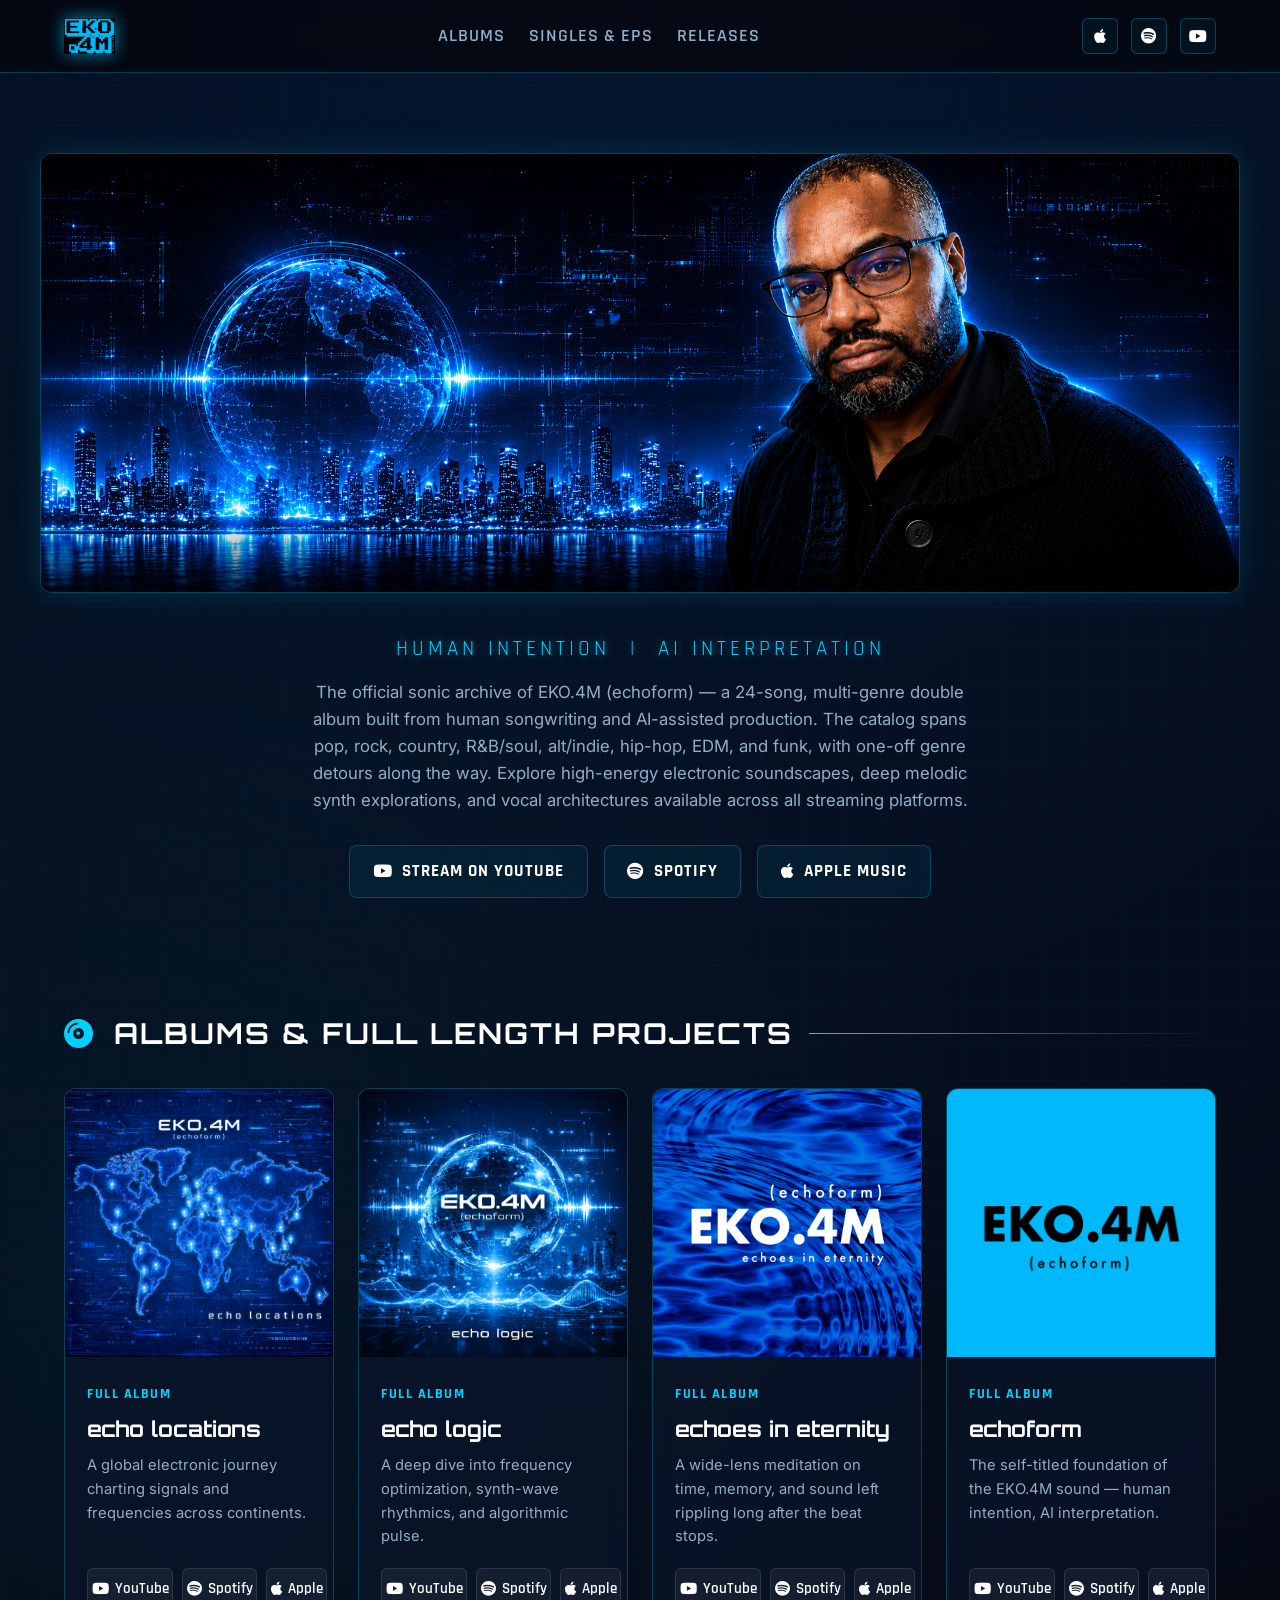
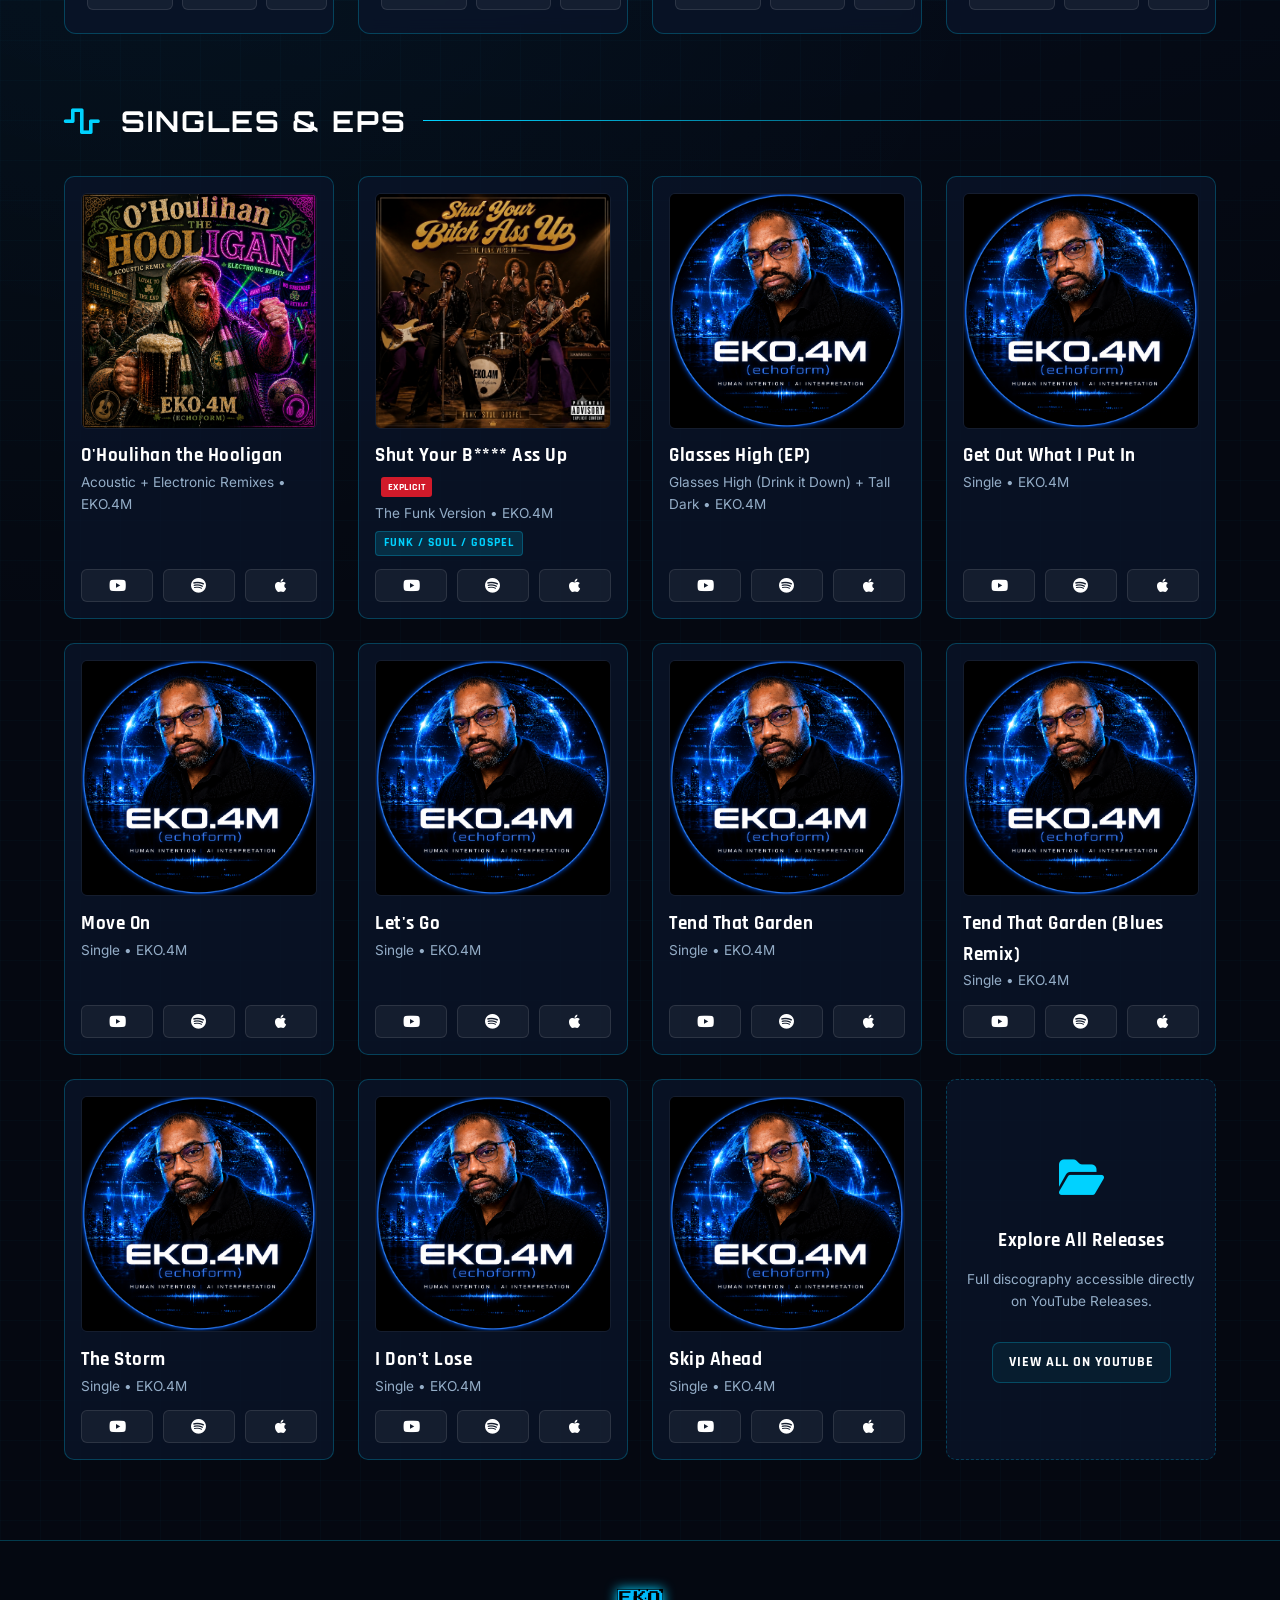
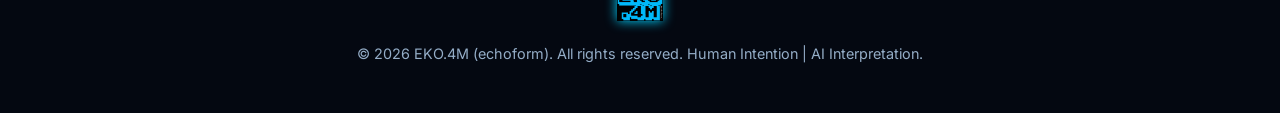
==== index.html @ c14b8827 "Make Singles & EPs cards fully clickable to YouTube, matching album track rows - Each single/EP card" ====
<!DOCTYPE html>
<html lang="en">
<head>
  <meta charset="UTF-8" />
  <meta name="viewport" content="width=device-width, initial-scale=1.0" />
  <title>EKO.4M (echoform) | Official Music Hub</title>
  
  <!-- SEO & Social Meta -->
  <meta name="description" content="Official music catalog for EKO.4M (echoform) - Human Intention | AI Interpretation. Stream full albums and singles on Spotify, Apple Music, and YouTube." />
  <meta property="og:title" content="EKO.4M | Official Music Hub" />
  <meta property="og:image" content="EKO_Profile.PNG" />

  <!-- Fonts & Icons -->
  <link rel="preconnect" href="https://fonts.googleapis.com">
  <link rel="preconnect" href="https://fonts.gstatic.com" crossorigin>
  <link href="https://fonts.googleapis.com/css2?family=Orbitron:wght@600;800;900&family=Rajdhani:wght@500;600;700&family=Inter:wght@300;400;500;600&display=swap" rel="stylesheet">
  <link rel="stylesheet" href="https://cdnjs.cloudflare.com/ajax/libs/font-awesome/6.5.1/css/all.min.css" />

  <link rel="stylesheet" href="assets/style.css" />
</head>
<body>

  <!-- Navigation -->
  <nav>
    <div class="container nav-inner">
      <a href="#" class="logo-link">
        <img src="eko4m-logo-mark.png" alt="EKO.4M Digital Logo" class="logo-img" />
      </a>
      <ul class="nav-links">
        <li><a href="#albums">Albums</a></li>
        <li><a href="#singles">Singles & EPs</a></li>
        <li><a href="https://www.youtube.com/@EKO4M/releases" target="_blank">Releases</a></li>
      </ul>
      <div class="nav-socials">
        <a href="https://music.apple.com/us/artist/eko-4m/1826014624" target="_blank" class="social-btn" title="Apple Music"><i class="fa-brands fa-apple"></i></a>
        <a href="https://open.spotify.com/artist/6dbpSdzyHrZXGraGaOJzjj?si=ZLz9DyKzTfq670CIK05Gng" target="_blank" class="social-btn" title="Spotify"><i class="fa-brands fa-spotify"></i></a>
        <a href="https://www.youtube.com/@EKO4M/releases" target="_blank" class="social-btn" title="YouTube"><i class="fa-brands fa-youtube"></i></a>
      </div>
    </div>
  </nav>

  <!-- Hero Header -->
  <header class="container hero">
    <img src="EKO_Rypng.png" alt="EKO.4M Banner" class="hero-banner" />
    <p class="artist-tagline">HUMAN INTENTION &nbsp;|&nbsp; AI INTERPRETATION</p>
    <p class="hero-description">
      The official sonic archive of EKO.4M (echoform) — a 24-song, multi-genre double album built from human songwriting and AI-assisted production. The catalog spans pop, rock, country, R&amp;B/soul, alt/indie, hip-hop, EDM, and funk, with one-off genre detours along the way. Explore high-energy electronic soundscapes, deep melodic synth explorations, and vocal architectures available across all streaming platforms.
    </p>

    <!-- Global Platform Access Links -->
    <div class="hub-buttons">
      <a href="https://www.youtube.com/@EKO4M/releases" target="_blank" class="btn-hub yt">
        <i class="fa-brands fa-youtube"></i> Stream on YouTube
      </a>
      <a href="https://open.spotify.com/artist/6dbpSdzyHrZXGraGaOJzjj?si=ZLz9DyKzTfq670CIK05Gng" target="_blank" class="btn-hub spot">
        <i class="fa-brands fa-spotify"></i> Spotify
      </a>
      <a href="https://music.apple.com/us/artist/eko-4m/1826014624" target="_blank" class="btn-hub apple">
        <i class="fa-brands fa-apple"></i> Apple Music
      </a>
    </div>
  </header>

  <main class="container">
    
    <!-- ALBUMS SECTION -->
    <section id="albums">
      <div class="section-header">
        <h2 class="section-title"><i class="fa-solid fa-compact-disc" style="color:var(--cyan-glow); margin-right:8px;"></i> Albums & Full Length Projects</h2>
        <div class="section-line"></div>
      </div>

      <div class="album-grid">
        <!-- Album 1: Echo Locations -->
        <article class="album-card">
          <a href="albums/echo-locations.html" class="album-cover-wrap">
            <img src="EKO4M - echo locations - Album.jpg" alt="echo locations Album Cover" class="album-cover" />
          </a>
          <div class="album-content">
            <div>
              <span class="album-badge">Full Album</span>
              <h3 class="album-name"><a href="albums/echo-locations.html" style="color:inherit; text-decoration:none;">echo locations</a></h3>
              <p class="album-desc">A global electronic journey charting signals and frequencies across continents.</p>
            </div>
            <div class="track-links">
              <a href="https://www.youtube.com/watch?v=VaIEjc9iqdY&list=OLAK5uy_n-N1lNrGZnvdae9NcCL3hYBRtT6VME_t4" target="_blank" class="track-link"><i class="fa-brands fa-youtube"></i> YouTube</a>
              <a href="https://open.spotify.com/album/7LTp5aQ7snOR33CwNruvZz?si=feiEU53_SOS76kuojdBhdg" target="_blank" class="track-link"><i class="fa-brands fa-spotify"></i> Spotify</a>
              <a href="https://music.apple.com/us/album/echo-locations/6803341813" target="_blank" class="track-link"><i class="fa-brands fa-apple"></i> Apple</a>
            </div>
          </div>
        </article>

        <!-- Album 2: Echo Logic -->
        <article class="album-card">
          <a href="albums/echo-logic.html" class="album-cover-wrap">
            <img src="EKO.4M - echo logic - Album Cover.jpg" alt="echo logic Album Cover" class="album-cover" />
          </a>
          <div class="album-content">
            <div>
              <span class="album-badge">Full Album</span>
              <h3 class="album-name"><a href="albums/echo-logic.html" style="color:inherit; text-decoration:none;">echo logic</a></h3>
              <p class="album-desc">A deep dive into frequency optimization, synth-wave rhythmics, and algorithmic pulse.</p>
            </div>
            <div class="track-links">
              <a href="https://www.youtube.com/watch?v=u3351ccVkio&list=OLAK5uy_kVP2zm7Dwm-_MNgjnlXw8R_pUZg7TeELw" target="_blank" class="track-link"><i class="fa-brands fa-youtube"></i> YouTube</a>
              <a href="https://open.spotify.com/album/5ikzD4bRJeoVPRFi38ummC?si=izFnbcRERaaOgtvK_fcOVQ" target="_blank" class="track-link"><i class="fa-brands fa-spotify"></i> Spotify</a>
              <a href="https://music.apple.com/us/album/echo-logic/1894984107" target="_blank" class="track-link"><i class="fa-brands fa-apple"></i> Apple</a>
            </div>
          </div>
        </article>

        <!-- Album 3: Echoes in Eternity -->
        <article class="album-card">
          <a href="albums/echoes-in-eternity.html" class="album-cover-wrap">
            <img src="EKO.4M - echoes in eternity - Album Cover.jpg" alt="echoes in eternity Album Cover" class="album-cover" />
          </a>
          <div class="album-content">
            <div>
              <span class="album-badge">Full Album</span>
              <h3 class="album-name"><a href="albums/echoes-in-eternity.html" style="color:inherit; text-decoration:none;">echoes in eternity</a></h3>
              <p class="album-desc">A wide-lens meditation on time, memory, and sound left rippling long after the beat stops.</p>
            </div>
            <div class="track-links">
              <a href="https://www.youtube.com/watch?v=lSqO5agCSmA&list=OLAK5uy_kU151P4gm03y55vJXxZyuOupce669_9oI" target="_blank" class="track-link"><i class="fa-brands fa-youtube"></i> YouTube</a>
              <a href="https://open.spotify.com/album/1ztY0gcBhxhPBMXoDRsT4E?si=7IesnMmASD24IAUAtt_oIw" target="_blank" class="track-link"><i class="fa-brands fa-spotify"></i> Spotify</a>
              <a href="https://music.apple.com/us/album/echoes-in-eternity/1840308546" target="_blank" class="track-link"><i class="fa-brands fa-apple"></i> Apple</a>
            </div>
          </div>
        </article>

        <!-- Album 4: echoform -->
        <article class="album-card">
          <a href="albums/echoform.html" class="album-cover-wrap">
            <img src="EKO.4M - echoform - Album Cover.png" alt="echoform Album Cover" class="album-cover" />
          </a>
          <div class="album-content">
            <div>
              <span class="album-badge">Full Album</span>
              <h3 class="album-name"><a href="albums/echoform.html" style="color:inherit; text-decoration:none;">echoform</a></h3>
              <p class="album-desc">The self-titled foundation of the EKO.4M sound — human intention, AI interpretation.</p>
            </div>
            <div class="track-links">
              <a href="https://www.youtube.com/watch?v=shTC-WHNvvs&list=OLAK5uy_kWeM7cYLQDlxjhnUx_ab3cnawm52kIYd4" target="_blank" class="track-link"><i class="fa-brands fa-youtube"></i> YouTube</a>
              <a href="https://open.spotify.com/album/4OwayZXmroNjKbFhkxGA8C?si=1pfnxJURTbiYO1q7DcHIGw" target="_blank" class="track-link"><i class="fa-brands fa-spotify"></i> Spotify</a>
              <a href="https://music.apple.com/us/album/echoform/1831856650" target="_blank" class="track-link"><i class="fa-brands fa-apple"></i> Apple</a>
            </div>
          </div>
        </article>
      </div>
    </section>

    <!-- SINGLES & EPS SECTION -->
    <section id="singles">
      <div class="section-header">
        <h2 class="section-title"><i class="fa-solid fa-wave-square" style="color:var(--cyan-glow); margin-right:8px;"></i> Singles & EPs</h2>
        <div class="section-line"></div>
      </div>

      <div class="singles-grid">
        <!-- Single Card: O'Houlihan the Hooligan -->
        <div class="single-card" onclick="window.open('https://www.youtube.com/@EKO4M/releases','_blank')">
          <img src="EKO4M_OtH_Mix.jpg" alt="O'Houlihan the Hooligan Artwork" class="single-thumb" />
          <div>
            <h4 class="single-title"><a href="https://www.youtube.com/@EKO4M/releases" target="_blank" onclick="event.stopPropagation()">O'Houlihan the Hooligan</a></h4>
            <p class="single-meta">Acoustic + Electronic Remixes &bull; EKO.4M</p>
          </div>
          <div class="track-links">
            <a href="https://www.youtube.com/@EKO4M/releases" target="_blank" class="track-link" onclick="event.stopPropagation()"><i class="fa-brands fa-youtube"></i></a>
            <a href="https://open.spotify.com/artist/6dbpSdzyHrZXGraGaOJzjj" target="_blank" class="track-link" onclick="event.stopPropagation()"><i class="fa-brands fa-spotify"></i></a>
            <a href="https://music.apple.com/us/artist/eko-4m/1826014624" target="_blank" class="track-link" onclick="event.stopPropagation()"><i class="fa-brands fa-apple"></i></a>
          </div>
        </div>

        <!-- Single Card: Shut Your B**** Ass Up -->
        <div class="single-card" onclick="window.open('https://www.youtube.com/@EKO4M/releases','_blank')">
          <img src="EKO4M_SYBAU.jpg" alt="Shut Your B**** Ass Up Artwork" class="single-thumb" />
          <div>
            <h4 class="single-title"><a href="https://www.youtube.com/@EKO4M/releases" target="_blank" onclick="event.stopPropagation()">Shut Your B**** Ass Up</a> <span class="advisory-badge">EXPLICIT</span></h4>
            <p class="single-meta">The Funk Version &bull; EKO.4M</p>
            <span class="single-genre">Funk / Soul / Gospel</span>
          </div>
          <div class="track-links">
            <a href="https://www.youtube.com/@EKO4M/releases" target="_blank" class="track-link" onclick="event.stopPropagation()"><i class="fa-brands fa-youtube"></i></a>
            <a href="https://open.spotify.com/artist/6dbpSdzyHrZXGraGaOJzjj" target="_blank" class="track-link" onclick="event.stopPropagation()"><i class="fa-brands fa-spotify"></i></a>
            <a href="https://music.apple.com/us/artist/eko-4m/1826014624" target="_blank" class="track-link" onclick="event.stopPropagation()"><i class="fa-brands fa-apple"></i></a>
          </div>
        </div>

        <!-- Single Card: Glasses High (EP) -->
        <div class="single-card" onclick="window.open('https://www.youtube.com/watch?v=pYLeRBQoUbM&list=OLAK5uy_lZ5-2DrszPY2Qh6d1nek5Z8rmlxZrokDU','_blank')">
          <img src="EKO_Profile.PNG" alt="Glasses High EP Artwork" class="single-thumb" />
          <div>
            <h4 class="single-title"><a href="https://www.youtube.com/watch?v=pYLeRBQoUbM&list=OLAK5uy_lZ5-2DrszPY2Qh6d1nek5Z8rmlxZrokDU" target="_blank" onclick="event.stopPropagation()">Glasses High (EP)</a></h4>
            <p class="single-meta">Glasses High (Drink it Down) + Tall Dark &bull; EKO.4M</p>
          </div>
          <div class="track-links">
            <a href="https://www.youtube.com/watch?v=pYLeRBQoUbM&list=OLAK5uy_lZ5-2DrszPY2Qh6d1nek5Z8rmlxZrokDU" target="_blank" class="track-link" onclick="event.stopPropagation()"><i class="fa-brands fa-youtube"></i></a>
            <a href="https://open.spotify.com/artist/6dbpSdzyHrZXGraGaOJzjj" target="_blank" class="track-link" onclick="event.stopPropagation()"><i class="fa-brands fa-spotify"></i></a>
            <a href="https://music.apple.com/us/artist/eko-4m/1826014624" target="_blank" class="track-link" onclick="event.stopPropagation()"><i class="fa-brands fa-apple"></i></a>
          </div>
        </div>

        <!-- Single Card: Get Out What I Put In -->
        <div class="single-card" onclick="window.open('https://www.youtube.com/watch?v=g4n_vT-v7qQ&list=OLAK5uy_mdDjhj7C2orI28-Ejh-vwJPkrekrhyfh4','_blank')">
          <img src="EKO_Profile.PNG" alt="Get Out What I Put In Artwork" class="single-thumb" />
          <div>
            <h4 class="single-title"><a href="https://www.youtube.com/watch?v=g4n_vT-v7qQ&list=OLAK5uy_mdDjhj7C2orI28-Ejh-vwJPkrekrhyfh4" target="_blank" onclick="event.stopPropagation()">Get Out What I Put In</a></h4>
            <p class="single-meta">Single &bull; EKO.4M</p>
          </div>
          <div class="track-links">
            <a href="https://www.youtube.com/watch?v=g4n_vT-v7qQ&list=OLAK5uy_mdDjhj7C2orI28-Ejh-vwJPkrekrhyfh4" target="_blank" class="track-link" onclick="event.stopPropagation()"><i class="fa-brands fa-youtube"></i></a>
            <a href="https://open.spotify.com/artist/6dbpSdzyHrZXGraGaOJzjj" target="_blank" class="track-link" onclick="event.stopPropagation()"><i class="fa-brands fa-spotify"></i></a>
            <a href="https://music.apple.com/us/artist/eko-4m/1826014624" target="_blank" class="track-link" onclick="event.stopPropagation()"><i class="fa-brands fa-apple"></i></a>
          </div>
        </div>

        <!-- Single Card: Move On -->
        <div class="single-card" onclick="window.open('https://www.youtube.com/watch?v=UVA5n1r-X2o&list=OLAK5uy_nVfPhx2Z7BhnjmBJmGBZRyirL3i6aVnw8','_blank')">
          <img src="EKO_Profile.PNG" alt="Move On Artwork" class="single-thumb" />
          <div>
            <h4 class="single-title"><a href="https://www.youtube.com/watch?v=UVA5n1r-X2o&list=OLAK5uy_nVfPhx2Z7BhnjmBJmGBZRyirL3i6aVnw8" target="_blank" onclick="event.stopPropagation()">Move On</a></h4>
            <p class="single-meta">Single &bull; EKO.4M</p>
          </div>
          <div class="track-links">
            <a href="https://www.youtube.com/watch?v=UVA5n1r-X2o&list=OLAK5uy_nVfPhx2Z7BhnjmBJmGBZRyirL3i6aVnw8" target="_blank" class="track-link" onclick="event.stopPropagation()"><i class="fa-brands fa-youtube"></i></a>
            <a href="https://open.spotify.com/artist/6dbpSdzyHrZXGraGaOJzjj" target="_blank" class="track-link" onclick="event.stopPropagation()"><i class="fa-brands fa-spotify"></i></a>
            <a href="https://music.apple.com/us/artist/eko-4m/1826014624" target="_blank" class="track-link" onclick="event.stopPropagation()"><i class="fa-brands fa-apple"></i></a>
          </div>
        </div>

        <!-- Single Card: Let's Go -->
        <div class="single-card" onclick="window.open('https://www.youtube.com/watch?v=720Rt-4ZqIE&list=OLAK5uy_n5QU9zVm4k9E3qpUNBqTDYlPti3hJS-yQ','_blank')">
          <img src="EKO_Profile.PNG" alt="Let's Go Artwork" class="single-thumb" />
          <div>
            <h4 class="single-title"><a href="https://www.youtube.com/watch?v=720Rt-4ZqIE&list=OLAK5uy_n5QU9zVm4k9E3qpUNBqTDYlPti3hJS-yQ" target="_blank" onclick="event.stopPropagation()">Let's Go</a></h4>
            <p class="single-meta">Single &bull; EKO.4M</p>
          </div>
          <div class="track-links">
            <a href="https://www.youtube.com/watch?v=720Rt-4ZqIE&list=OLAK5uy_n5QU9zVm4k9E3qpUNBqTDYlPti3hJS-yQ" target="_blank" class="track-link" onclick="event.stopPropagation()"><i class="fa-brands fa-youtube"></i></a>
            <a href="https://open.spotify.com/artist/6dbpSdzyHrZXGraGaOJzjj" target="_blank" class="track-link" onclick="event.stopPropagation()"><i class="fa-brands fa-spotify"></i></a>
            <a href="https://music.apple.com/us/artist/eko-4m/1826014624" target="_blank" class="track-link" onclick="event.stopPropagation()"><i class="fa-brands fa-apple"></i></a>
          </div>
        </div>

        <!-- Single Card: Tend That Garden -->
        <div class="single-card" onclick="window.open('https://www.youtube.com/watch?v=7Juwug4lriM&list=OLAK5uy_l0Yg19uFjSsmks2UcYd7_LjQ_0Y4SCxJM','_blank')">
          <img src="EKO_Profile.PNG" alt="Tend That Garden Artwork" class="single-thumb" />
          <div>
            <h4 class="single-title"><a href="https://www.youtube.com/watch?v=7Juwug4lriM&list=OLAK5uy_l0Yg19uFjSsmks2UcYd7_LjQ_0Y4SCxJM" target="_blank" onclick="event.stopPropagation()">Tend That Garden</a></h4>
            <p class="single-meta">Single &bull; EKO.4M</p>
          </div>
          <div class="track-links">
            <a href="https://www.youtube.com/watch?v=7Juwug4lriM&list=OLAK5uy_l0Yg19uFjSsmks2UcYd7_LjQ_0Y4SCxJM" target="_blank" class="track-link" onclick="event.stopPropagation()"><i class="fa-brands fa-youtube"></i></a>
            <a href="https://open.spotify.com/artist/6dbpSdzyHrZXGraGaOJzjj" target="_blank" class="track-link" onclick="event.stopPropagation()"><i class="fa-brands fa-spotify"></i></a>
            <a href="https://music.apple.com/us/artist/eko-4m/1826014624" target="_blank" class="track-link" onclick="event.stopPropagation()"><i class="fa-brands fa-apple"></i></a>
          </div>
        </div>

        <!-- Single Card: Tend That Garden (Blues Remix) -->
        <div class="single-card" onclick="window.open('https://www.youtube.com/watch?v=V7nYQoXGodM&list=OLAK5uy_n4ZLg-uGpi865bX1dLuJV6mvNWTQBp_TY','_blank')">
          <img src="EKO_Profile.PNG" alt="Tend That Garden (Blues Remix) Artwork" class="single-thumb" />
          <div>
            <h4 class="single-title"><a href="https://www.youtube.com/watch?v=V7nYQoXGodM&list=OLAK5uy_n4ZLg-uGpi865bX1dLuJV6mvNWTQBp_TY" target="_blank" onclick="event.stopPropagation()">Tend That Garden (Blues Remix)</a></h4>
            <p class="single-meta">Single &bull; EKO.4M</p>
          </div>
          <div class="track-links">
            <a href="https://www.youtube.com/watch?v=V7nYQoXGodM&list=OLAK5uy_n4ZLg-uGpi865bX1dLuJV6mvNWTQBp_TY" target="_blank" class="track-link" onclick="event.stopPropagation()"><i class="fa-brands fa-youtube"></i></a>
            <a href="https://open.spotify.com/artist/6dbpSdzyHrZXGraGaOJzjj" target="_blank" class="track-link" onclick="event.stopPropagation()"><i class="fa-brands fa-spotify"></i></a>
            <a href="https://music.apple.com/us/artist/eko-4m/1826014624" target="_blank" class="track-link" onclick="event.stopPropagation()"><i class="fa-brands fa-apple"></i></a>
          </div>
        </div>

        <!-- Single Card: The Storm -->
        <div class="single-card" onclick="window.open('https://www.youtube.com/watch?v=NaeGiOgWGeQ&list=OLAK5uy_nGDM9HjS7iDx9e3a0oYDcpHWQITFBa8wE','_blank')">
          <img src="EKO_Profile.PNG" alt="The Storm Artwork" class="single-thumb" />
          <div>
            <h4 class="single-title"><a href="https://www.youtube.com/watch?v=NaeGiOgWGeQ&list=OLAK5uy_nGDM9HjS7iDx9e3a0oYDcpHWQITFBa8wE" target="_blank" onclick="event.stopPropagation()">The Storm</a></h4>
            <p class="single-meta">Single &bull; EKO.4M</p>
          </div>
          <div class="track-links">
            <a href="https://www.youtube.com/watch?v=NaeGiOgWGeQ&list=OLAK5uy_nGDM9HjS7iDx9e3a0oYDcpHWQITFBa8wE" target="_blank" class="track-link" onclick="event.stopPropagation()"><i class="fa-brands fa-youtube"></i></a>
            <a href="https://open.spotify.com/artist/6dbpSdzyHrZXGraGaOJzjj" target="_blank" class="track-link" onclick="event.stopPropagation()"><i class="fa-brands fa-spotify"></i></a>
            <a href="https://music.apple.com/us/artist/eko-4m/1826014624" target="_blank" class="track-link" onclick="event.stopPropagation()"><i class="fa-brands fa-apple"></i></a>
          </div>
        </div>

        <!-- Single Card: I Don't Lose -->
        <div class="single-card" onclick="window.open('https://www.youtube.com/watch?v=Hwzvi1iZKpY&list=OLAK5uy_mO7Q0YvQ9bC4edW0xDs4KGZPy3e8Hx7hs','_blank')">
          <img src="EKO_Profile.PNG" alt="I Don't Lose Artwork" class="single-thumb" />
          <div>
            <h4 class="single-title"><a href="https://www.youtube.com/watch?v=Hwzvi1iZKpY&list=OLAK5uy_mO7Q0YvQ9bC4edW0xDs4KGZPy3e8Hx7hs" target="_blank" onclick="event.stopPropagation()">I Don't Lose</a></h4>
            <p class="single-meta">Single &bull; EKO.4M</p>
          </div>
          <div class="track-links">
            <a href="https://www.youtube.com/watch?v=Hwzvi1iZKpY&list=OLAK5uy_mO7Q0YvQ9bC4edW0xDs4KGZPy3e8Hx7hs" target="_blank" class="track-link" onclick="event.stopPropagation()"><i class="fa-brands fa-youtube"></i></a>
            <a href="https://open.spotify.com/artist/6dbpSdzyHrZXGraGaOJzjj" target="_blank" class="track-link" onclick="event.stopPropagation()"><i class="fa-brands fa-spotify"></i></a>
            <a href="https://music.apple.com/us/artist/eko-4m/1826014624" target="_blank" class="track-link" onclick="event.stopPropagation()"><i class="fa-brands fa-apple"></i></a>
          </div>
        </div>

        <!-- Single Card: Skip Ahead -->
        <div class="single-card" onclick="window.open('https://www.youtube.com/watch?v=jWSYuleIn9k&list=OLAK5uy_nokSNr8VnvqNjCo2gXsP_5WKnvMtWRwP8','_blank')">
          <img src="EKO_Profile.PNG" alt="Skip Ahead Artwork" class="single-thumb" />
          <div>
            <h4 class="single-title"><a href="https://www.youtube.com/watch?v=jWSYuleIn9k&list=OLAK5uy_nokSNr8VnvqNjCo2gXsP_5WKnvMtWRwP8" target="_blank" onclick="event.stopPropagation()">Skip Ahead</a></h4>
            <p class="single-meta">Single &bull; EKO.4M</p>
          </div>
          <div class="track-links">
            <a href="https://www.youtube.com/watch?v=jWSYuleIn9k&list=OLAK5uy_nokSNr8VnvqNjCo2gXsP_5WKnvMtWRwP8" target="_blank" class="track-link" onclick="event.stopPropagation()"><i class="fa-brands fa-youtube"></i></a>
            <a href="https://open.spotify.com/artist/6dbpSdzyHrZXGraGaOJzjj" target="_blank" class="track-link" onclick="event.stopPropagation()"><i class="fa-brands fa-spotify"></i></a>
            <a href="https://music.apple.com/us/artist/eko-4m/1826014624" target="_blank" class="track-link" onclick="event.stopPropagation()"><i class="fa-brands fa-apple"></i></a>
          </div>
        </div>

        <!-- Dynamic Link Card: Explore Full Catalog -->
        <div class="single-card" style="justify-content:center; align-items:center; text-align:center; border-style:dashed;">
          <i class="fa-solid fa-folder-open" style="font-size:2.5rem; color:var(--cyan-glow); margin-bottom:1rem;"></i>
          <h4 class="single-title">Explore All Releases</h4>
          <p class="single-meta" style="margin-bottom:1rem;">Full discography accessible directly on YouTube Releases.</p>
          <a href="https://www.youtube.com/@EKO4M/releases" target="_blank" class="btn-hub yt" style="padding:0.5rem 1rem; font-size:0.9rem;">
            View All on YouTube
          </a>
        </div>
      </div>
    </section>

  </main>

  <!-- Footer -->
  <footer>
    <div class="container">
      <img src="eko4m-logo-mark.png" alt="EKO.4M" style="height:32px; filter:drop-shadow(0 0 6px var(--cyan-glow));" />
      <p class="footer-text">&copy; 2026 EKO.4M (echoform). All rights reserved. Human Intention | AI Interpretation.</p>
    </div>
  </footer>

</body>
</html>
---- assets/style.css ----
:root {
      --bg-dark: #050811;
      --bg-card: rgba(10, 20, 42, 0.75);
      --bg-card-hover: rgba(14, 28, 58, 0.9);
      --cyan-glow: #00d2ff;
      --cyan-dim: #0088cc;
      --cyan-subtle: rgba(0, 210, 255, 0.15);
      --border-cyan: rgba(0, 210, 255, 0.25);
      --border-bright: rgba(0, 210, 255, 0.8);
      --text-white: #ffffff;
      --text-muted: #94adc7;
      --font-display: 'Orbitron', sans-serif;
      --font-tech: 'Rajdhani', sans-serif;
      --font-body: 'Inter', sans-serif;
    }

    * {
      box-sizing: border-box;
      margin: 0;
      padding: 0;
      scroll-behavior: smooth;
    }

    body {
      background-color: var(--bg-dark);
      color: var(--text-white);
      font-family: var(--font-body);
      overflow-x: hidden;
      line-height: 1.6;
      background-image: 
        radial-gradient(circle at 50% 0%, rgba(0, 120, 255, 0.12) 0%, transparent 60%),
        radial-gradient(circle at 10% 40%, rgba(0, 210, 255, 0.05) 0%, transparent 40%),
        linear-gradient(rgba(0, 210, 255, 0.02) 1px, transparent 1px),
        linear-gradient(90deg, rgba(0, 210, 255, 0.02) 1px, transparent 1px);
      background-size: 100% 100%, 100% 100%, 40px 40px, 40px 40px;
    }

    /* Container */
    .container {
      max-width: 1200px;
      margin: 0 auto;
      padding: 0 1.5rem;
    }

    /* Navigation */
    nav {
      position: sticky;
      top: 0;
      z-index: 100;
      background: rgba(5, 8, 17, 0.85);
      backdrop-filter: blur(12px);
      border-bottom: 1px solid var(--border-cyan);
    }
    .nav-inner {
      display: flex;
      justify-content: space-between;
      align-items: center;
      height: 72px;
    }
    .logo-link {
      display: flex;
      align-items: center;
      gap: 12px;
      text-decoration: none;
      color: var(--text-white);
    }
    .logo-img {
      height: 36px;
      width: auto;
      filter: drop-shadow(0 0 8px rgba(0, 210, 255, 0.6));
    }
    .nav-links {
      display: flex;
      gap: 1.5rem;
      align-items: center;
      list-style: none;
    }
    .nav-links a {
      color: var(--text-muted);
      text-decoration: none;
      font-family: var(--font-tech);
      font-size: 1.1rem;
      font-weight: 600;
      letter-spacing: 1px;
      text-transform: uppercase;
      transition: color 0.2s, text-shadow 0.2s;
    }
    .nav-links a:hover {
      color: var(--cyan-glow);
      text-shadow: 0 0 10px var(--cyan-glow);
    }

    /* Social Icons in Nav */
    .nav-socials {
      display: flex;
      gap: 0.8rem;
    }
    .social-btn {
      display: inline-flex;
      align-items: center;
      justify-content: center;
      width: 36px;
      height: 36px;
      border-radius: 6px;
      border: 1px solid var(--border-cyan);
      color: var(--text-white);
      text-decoration: none;
      font-size: 1rem;
      background: rgba(0, 210, 255, 0.05);
      transition: all 0.3s ease;
    }
    .social-btn:hover {
      border-color: var(--cyan-glow);
      background: rgba(0, 210, 255, 0.2);
      transform: translateY(-2px);
      box-shadow: 0 0 12px var(--cyan-glow);
    }

    /* Hero Section */
    .hero {
      position: relative;
      padding: 5rem 0 3rem 0;
      display: flex;
      flex-direction: column;
      align-items: center;
      text-align: center;
    }
    .hero-banner {
      width: 100%;
      max-height: 440px;
      object-fit: cover;
      border-radius: 12px;
      border: 1px solid var(--border-cyan);
      box-shadow: 0 0 30px rgba(0, 210, 255, 0.15);
      margin-bottom: 2.5rem;
    }
    .artist-tagline {
      font-family: var(--font-tech);
      font-size: 1.3rem;
      letter-spacing: 4px;
      color: var(--cyan-glow);
      text-transform: uppercase;
      margin-bottom: 0.8rem;
      text-shadow: 0 0 10px rgba(0, 210, 255, 0.5);
    }
    .hero-description {
      max-width: 680px;
      color: var(--text-muted);
      font-size: 1.05rem;
      margin-bottom: 2rem;
    }

    /* Hub Links CTAs */
    .hub-buttons {
      display: flex;
      flex-wrap: wrap;
      justify-content: center;
      gap: 1rem;
    }
    .btn-hub {
      display: inline-flex;
      align-items: center;
      gap: 0.6rem;
      padding: 0.75rem 1.4rem;
      border-radius: 8px;
      font-family: var(--font-tech);
      font-weight: 700;
      font-size: 1.05rem;
      text-transform: uppercase;
      letter-spacing: 1px;
      text-decoration: none;
      transition: all 0.25s ease;
      cursor: pointer;
      background: rgba(0, 210, 255, 0.06);
      color: var(--text-white);
      border: 1px solid var(--border-cyan);
    }
    .btn-hub:hover {
      border-color: var(--cyan-glow);
      background: rgba(0, 210, 255, 0.16);
      box-shadow: 0 0 15px rgba(0, 210, 255, 0.35);
      transform: translateY(-2px);
    }
    .btn-hub.yt:hover { border-color: #ff4d4d; box-shadow: 0 0 15px rgba(255, 51, 51, 0.25); }
    .btn-hub.spot:hover { border-color: #1ed760; box-shadow: 0 0 15px rgba(30, 215, 96, 0.25); }
    .btn-hub.apple:hover { border-color: #fc3c44; box-shadow: 0 0 15px rgba(250, 36, 60, 0.25); }

    /* Section Headings */
    .section-header {
      margin: 4rem 0 2rem 0;
      display: flex;
      align-items: center;
      gap: 1rem;
    }
    .section-title {
      font-family: var(--font-display);
      font-size: 1.8rem;
      letter-spacing: 2px;
      text-transform: uppercase;
      color: var(--text-white);
      white-space: nowrap;
    }
    .section-line {
      flex: 1;
      height: 1px;
      background: linear-gradient(90deg, var(--cyan-glow), transparent);
    }

    /* Album Section - Grid */
    .album-grid {
      display: grid;
      grid-template-columns: repeat(4, 1fr);
      gap: 1.5rem;
    }
    .album-card {
      background: var(--bg-card);
      border: 1px solid var(--border-cyan);
      border-radius: 12px;
      overflow: hidden;
      backdrop-filter: blur(8px);
      transition: transform 0.3s ease, border-color 0.3s ease, box-shadow 0.3s ease;
      display: flex;
      flex-direction: column;
    }
    .album-card:hover {
      transform: translateY(-5px);
      border-color: var(--cyan-glow);
      box-shadow: 0 10px 25px rgba(0, 210, 255, 0.15);
      background: var(--bg-card-hover);
    }
    .album-cover-wrap {
      display: block;
      position: relative;
      width: 100%;
      padding-top: 100%; /* 1:1 Aspect Ratio */
      overflow: hidden;
    }
    .album-cover {
      position: absolute;
      top: 0;
      left: 0;
      width: 100%;
      height: 100%;
      object-fit: cover;
      transition: transform 0.4s ease;
    }
    .album-card:hover .album-cover {
      transform: scale(1.03);
    }
    .album-content {
      padding: 1.4rem;
      display: flex;
      flex-direction: column;
      flex: 1;
      justify-content: space-between;
    }
    .album-badge {
      display: inline-block;
      font-family: var(--font-tech);
      font-size: 0.85rem;
      font-weight: 700;
      letter-spacing: 1.5px;
      color: var(--cyan-glow);
      text-transform: uppercase;
      margin-bottom: 0.4rem;
    }
    .album-name {
      font-family: var(--font-display);
      font-size: 1.35rem;
      margin-bottom: 0.5rem;
      color: var(--text-white);
    }
    .album-desc {
      color: var(--text-muted);
      font-size: 0.92rem;
      margin-bottom: 1.2rem;
    }
    .track-links {
      display: grid;
      grid-template-columns: repeat(3, 1fr);
      gap: 0.6rem;
      margin-top: auto;
    }
    .track-link {
      display: inline-flex;
      align-items: center;
      justify-content: center;
      gap: 6px;
      font-family: var(--font-tech);
      font-weight: 600;
      font-size: 0.95rem;
      text-decoration: none;
      color: var(--text-white);
      background: rgba(255, 255, 255, 0.05);
      border: 1px solid rgba(255, 255, 255, 0.1);
      padding: 0.5rem 0.2rem;
      border-radius: 6px;
      transition: all 0.2s;
    }
    .track-link:hover {
      background: rgba(0, 210, 255, 0.2);
      border-color: var(--cyan-glow);
      color: var(--cyan-glow);
    }

    /* Singles Section */
    .singles-grid {
      display: grid;
      grid-template-columns: repeat(auto-fill, minmax(260px, 1fr));
      gap: 1.5rem;
    }
    .single-card {
      background: var(--bg-card);
      border: 1px solid var(--border-cyan);
      border-radius: 10px;
      padding: 1rem;
      display: flex;
      flex-direction: column;
      gap: 0.8rem;
      transition: all 0.25s ease;
      cursor: pointer;
    }
    .single-card:hover {
      border-color: var(--cyan-glow);
      background: var(--bg-card-hover);
      transform: translateY(-3px);
    }
    .single-thumb {
      width: 100%;
      aspect-ratio: 1 / 1;
      object-fit: cover;
      border-radius: 6px;
      border: 1px solid rgba(255, 255, 255, 0.05);
    }
    .single-title {
      font-family: var(--font-tech);
      font-size: 1.2rem;
      font-weight: 700;
      letter-spacing: 0.5px;
      color: #fff;
    }
    .single-title a {
      color: inherit;
      text-decoration: none;
    }
    .single-card:hover .single-title a {
      color: var(--cyan-glow);
    }
    .single-meta {
      font-size: 0.85rem;
      color: var(--text-muted);
    }
    .single-genre {
      display: inline-block;
      font-family: var(--font-tech);
      font-size: 0.72rem;
      font-weight: 700;
      letter-spacing: 1px;
      text-transform: uppercase;
      color: var(--cyan-glow);
      background: var(--cyan-subtle);
      border: 1px solid var(--border-cyan);
      border-radius: 4px;
      padding: 0.15rem 0.5rem;
      margin-top: 0.4rem;
    }
    .advisory-badge {
      display: inline-block;
      font-family: var(--font-tech);
      font-size: 0.65rem;
      font-weight: 700;
      letter-spacing: 0.5px;
      color: #fff;
      background: #d11a2a;
      border-radius: 3px;
      padding: 0.1rem 0.4rem;
      margin-left: 0.4rem;
      vertical-align: middle;
    }

    /* Footer */
    footer {
      margin-top: 5rem;
      padding: 3rem 0;
      border-top: 1px solid var(--border-cyan);
      background: rgba(5, 8, 17, 0.9);
      text-align: center;
    }
    .footer-text {
      color: var(--text-muted);
      font-size: 0.9rem;
      margin-top: 0.8rem;
    }

    /* Responsive */
    @media (max-width: 768px) {
      .nav-links { display: none; }
      .section-title { font-size: 1.4rem; }
      .hero-banner { max-height: 250px; }
      .artist-tagline { font-size: 1rem; letter-spacing: 2px; }
      .album-grid { grid-template-columns: repeat(2, 1fr); }
    }
    @media (max-width: 480px) {
      .album-grid { grid-template-columns: 1fr; }
    }

/* ===== Album Landing Pages ===== */
.back-link {
  display: inline-flex;
  align-items: center;
  gap: 0.5rem;
  color: var(--text-muted);
  text-decoration: none;
  font-family: var(--font-tech);
  font-size: 0.95rem;
  font-weight: 600;
  letter-spacing: 0.5px;
  text-transform: uppercase;
  margin: 2rem 0 1.5rem 0;
  transition: color 0.2s;
}
.back-link:hover {
  color: var(--cyan-glow);
}
.album-hero {
  display: flex;
  gap: 2.5rem;
  align-items: flex-end;
  margin-bottom: 3rem;
  flex-wrap: wrap;
}
.album-hero-cover {
  width: 280px;
  height: 280px;
  object-fit: cover;
  border-radius: 12px;
  border: 1px solid var(--border-cyan);
  box-shadow: 0 0 30px rgba(0, 210, 255, 0.15);
  flex-shrink: 0;
}
.album-hero-info {
  flex: 1;
  min-width: 260px;
  padding-bottom: 0.5rem;
}
.album-hero-badge {
  display: inline-block;
  font-family: var(--font-tech);
  font-size: 0.9rem;
  font-weight: 700;
  letter-spacing: 1.5px;
  color: var(--cyan-glow);
  text-transform: uppercase;
  margin-bottom: 0.6rem;
}
.album-hero-title {
  font-family: var(--font-display);
  font-size: 2.6rem;
  color: var(--text-white);
  margin-bottom: 0.4rem;
  text-transform: lowercase;
}
.album-hero-desc {
  color: var(--text-muted);
  font-size: 1rem;
  max-width: 600px;
  margin-bottom: 1.5rem;
}
.album-hero-meta {
  color: var(--text-muted);
  font-size: 0.9rem;
  font-family: var(--font-tech);
  letter-spacing: 0.5px;
  margin-bottom: 1.5rem;
}
.track-list {
  list-style: none;
  border: 1px solid var(--border-cyan);
  border-radius: 12px;
  overflow: hidden;
  margin-bottom: 4rem;
}
.track-row {
  display: flex;
  align-items: center;
  gap: 1.2rem;
  padding: 0.9rem 1.4rem;
  background: var(--bg-card);
  border-bottom: 1px solid rgba(0, 210, 255, 0.1);
  transition: background 0.2s;
  cursor: pointer;
}
.track-row:last-child {
  border-bottom: none;
}
.track-row:hover {
  background: var(--bg-card-hover);
}
.track-num {
  font-family: var(--font-tech);
  font-weight: 700;
  color: var(--cyan-dim);
  width: 2rem;
  text-align: right;
  flex-shrink: 0;
}
.track-name {
  flex: 1;
  color: var(--text-white);
  font-size: 1rem;
  font-weight: 500;
  text-decoration: none;
}
.track-row:hover .track-name {
  color: var(--cyan-glow);
}
.track-actions {
  display: flex;
  gap: 0.5rem;
  flex-shrink: 0;
}
.track-icon-btn {
  display: inline-flex;
  align-items: center;
  justify-content: center;
  width: 2.1rem;
  height: 2.1rem;
  color: var(--text-muted);
  text-decoration: none;
  border-radius: 6px;
  border: 1px solid rgba(255, 255, 255, 0.1);
  background: rgba(255, 255, 255, 0.03);
  transition: all 0.2s;
}
.track-icon-btn:hover {
  color: var(--cyan-glow);
  border-color: var(--cyan-glow);
  background: rgba(0, 210, 255, 0.12);
}
@media (max-width: 600px) {
  .album-hero { flex-direction: column; align-items: center; text-align: center; }
  .album-hero-cover { width: 220px; height: 220px; }
  .album-hero-title { font-size: 2rem; }
}
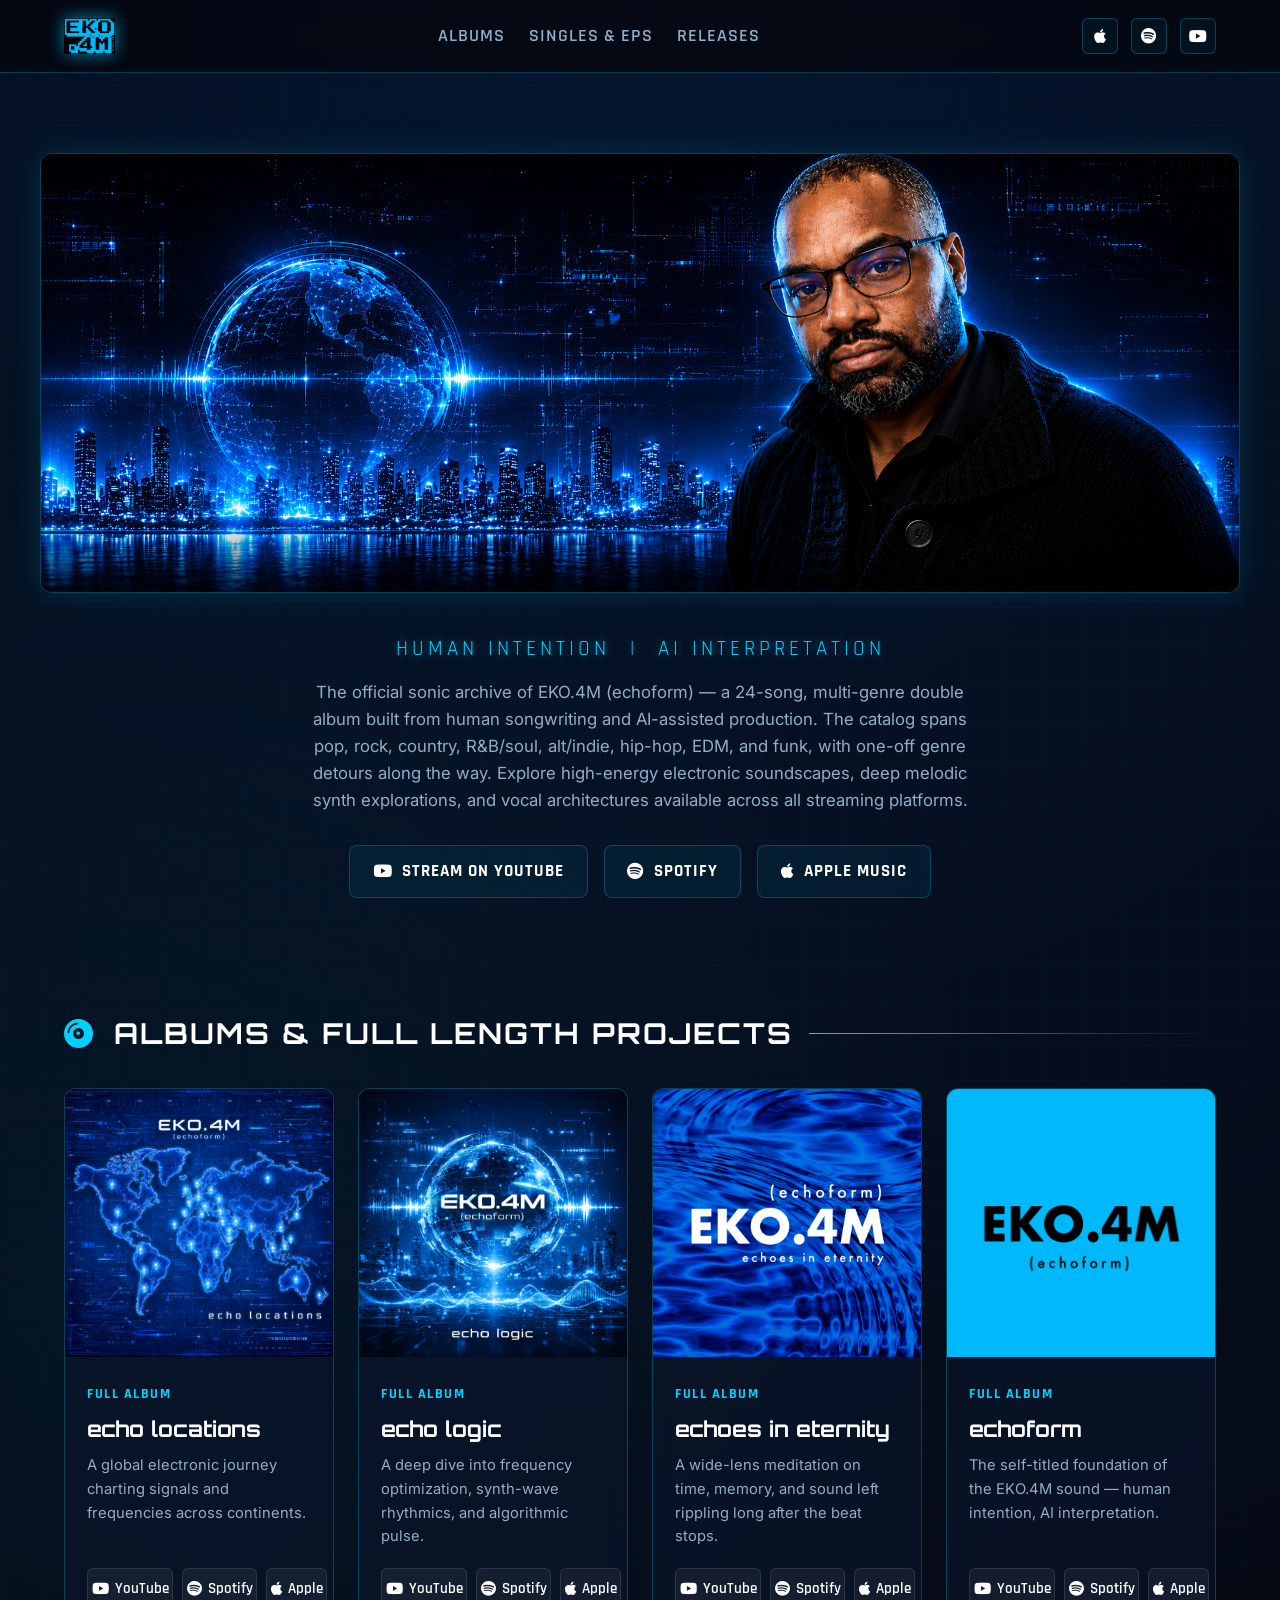
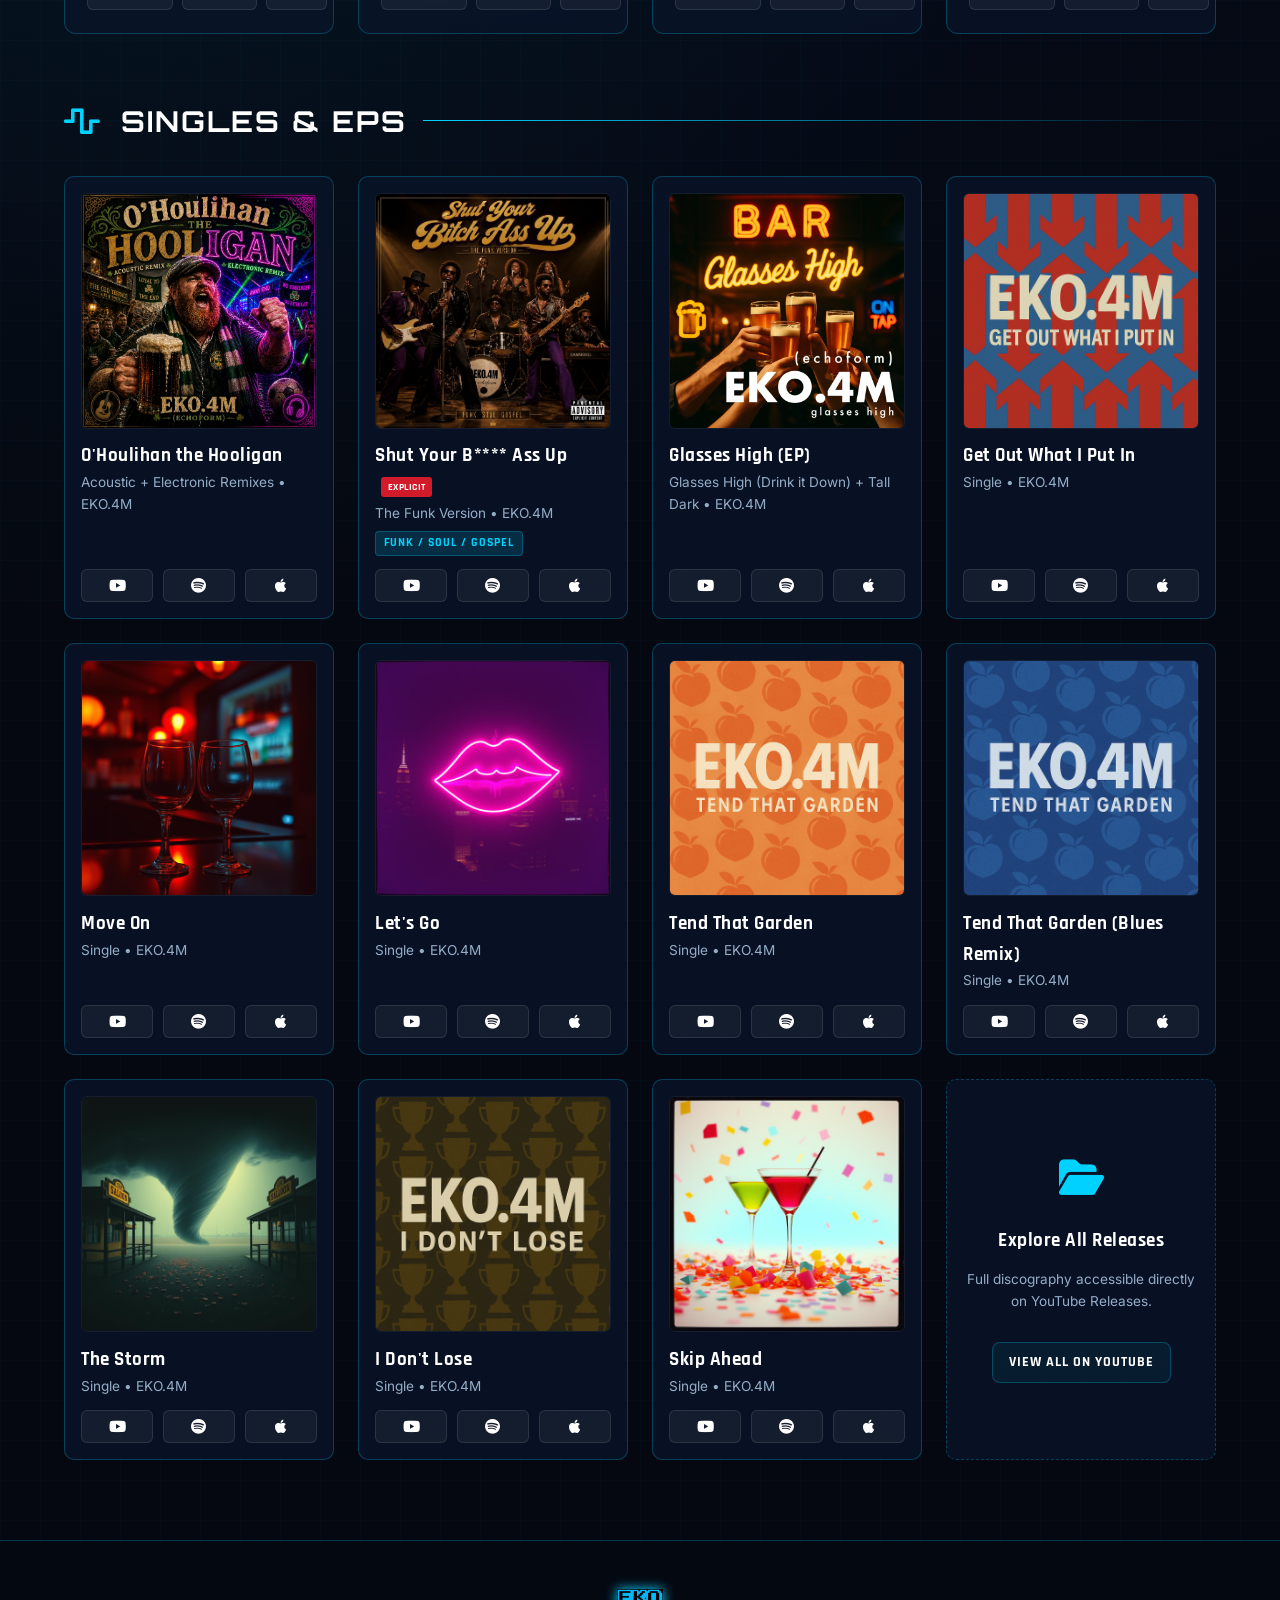
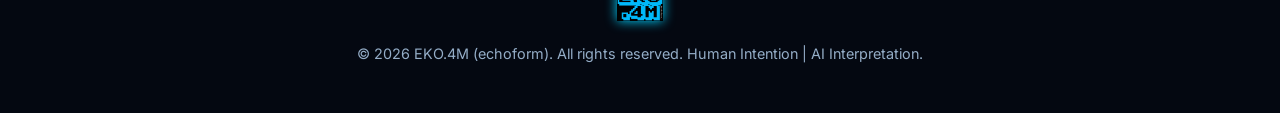
==== commit b5121641: "Add real cover art for 9 singles, replacing profile-photo placeholder" ====
--- a/index.html
+++ b/index.html
@@ -83,7 +83,7 @@
               <p class="album-desc">A global electronic journey charting signals and frequencies across continents.</p>
             </div>
             <div class="track-links">
-              <a href="https://www.youtube.com/watch?v=VaIEjc9iqdY&list=OLAK5uy_n-N1lNrGZnvdae9NcCL3hYBRtT6VME_t4" target="_blank" class="track-link"><i class="fa-brands fa-youtube"></i> YouTube</a>
+              <a href="https://www.youtube.com/watch?v=VaIEjc9iqdY&list=OLAK5uy_n-N1lNrGZnvdae9NcCL3hYBRtT6VME_t4" target="_blank" class="track-link" onclick="event.preventDefault(); ekoPlay(&quot;https://www.youtube.com/embed/videoseries?list=OLAK5uy_n-N1lNrGZnvdae9NcCL3hYBRtT6VME_t4&autoplay=1&quot;, &quot;echo locations&quot;)"><i class="fa-brands fa-youtube"></i> YouTube</a>
               <a href="https://open.spotify.com/album/7LTp5aQ7snOR33CwNruvZz?si=feiEU53_SOS76kuojdBhdg" target="_blank" class="track-link"><i class="fa-brands fa-spotify"></i> Spotify</a>
               <a href="https://music.apple.com/us/album/echo-locations/6803341813" target="_blank" class="track-link"><i class="fa-brands fa-apple"></i> Apple</a>
             </div>
@@ -102,7 +102,7 @@
               <p class="album-desc">A deep dive into frequency optimization, synth-wave rhythmics, and algorithmic pulse.</p>
             </div>
             <div class="track-links">
-              <a href="https://www.youtube.com/watch?v=u3351ccVkio&list=OLAK5uy_kVP2zm7Dwm-_MNgjnlXw8R_pUZg7TeELw" target="_blank" class="track-link"><i class="fa-brands fa-youtube"></i> YouTube</a>
+              <a href="https://www.youtube.com/watch?v=u3351ccVkio&list=OLAK5uy_kVP2zm7Dwm-_MNgjnlXw8R_pUZg7TeELw" target="_blank" class="track-link" onclick="event.preventDefault(); ekoPlay(&quot;https://www.youtube.com/embed/videoseries?list=OLAK5uy_kVP2zm7Dwm-_MNgjnlXw8R_pUZg7TeELw&autoplay=1&quot;, &quot;echo logic&quot;)"><i class="fa-brands fa-youtube"></i> YouTube</a>
               <a href="https://open.spotify.com/album/5ikzD4bRJeoVPRFi38ummC?si=izFnbcRERaaOgtvK_fcOVQ" target="_blank" class="track-link"><i class="fa-brands fa-spotify"></i> Spotify</a>
               <a href="https://music.apple.com/us/album/echo-logic/1894984107" target="_blank" class="track-link"><i class="fa-brands fa-apple"></i> Apple</a>
             </div>
@@ -121,7 +121,7 @@
               <p class="album-desc">A wide-lens meditation on time, memory, and sound left rippling long after the beat stops.</p>
             </div>
             <div class="track-links">
-              <a href="https://www.youtube.com/watch?v=lSqO5agCSmA&list=OLAK5uy_kU151P4gm03y55vJXxZyuOupce669_9oI" target="_blank" class="track-link"><i class="fa-brands fa-youtube"></i> YouTube</a>
+              <a href="https://www.youtube.com/watch?v=lSqO5agCSmA&list=OLAK5uy_kU151P4gm03y55vJXxZyuOupce669_9oI" target="_blank" class="track-link" onclick="event.preventDefault(); ekoPlay(&quot;https://www.youtube.com/embed/videoseries?list=OLAK5uy_kU151P4gm03y55vJXxZyuOupce669_9oI&autoplay=1&quot;, &quot;echoes in eternity&quot;)"><i class="fa-brands fa-youtube"></i> YouTube</a>
               <a href="https://open.spotify.com/album/1ztY0gcBhxhPBMXoDRsT4E?si=7IesnMmASD24IAUAtt_oIw" target="_blank" class="track-link"><i class="fa-brands fa-spotify"></i> Spotify</a>
               <a href="https://music.apple.com/us/album/echoes-in-eternity/1840308546" target="_blank" class="track-link"><i class="fa-brands fa-apple"></i> Apple</a>
             </div>
@@ -140,7 +140,7 @@
               <p class="album-desc">The self-titled foundation of the EKO.4M sound — human intention, AI interpretation.</p>
             </div>
             <div class="track-links">
-              <a href="https://www.youtube.com/watch?v=shTC-WHNvvs&list=OLAK5uy_kWeM7cYLQDlxjhnUx_ab3cnawm52kIYd4" target="_blank" class="track-link"><i class="fa-brands fa-youtube"></i> YouTube</a>
+              <a href="https://www.youtube.com/watch?v=shTC-WHNvvs&list=OLAK5uy_kWeM7cYLQDlxjhnUx_ab3cnawm52kIYd4" target="_blank" class="track-link" onclick="event.preventDefault(); ekoPlay(&quot;https://www.youtube.com/embed/videoseries?list=OLAK5uy_kWeM7cYLQDlxjhnUx_ab3cnawm52kIYd4&autoplay=1&quot;, &quot;echoform&quot;)"><i class="fa-brands fa-youtube"></i> YouTube</a>
               <a href="https://open.spotify.com/album/4OwayZXmroNjKbFhkxGA8C?si=1pfnxJURTbiYO1q7DcHIGw" target="_blank" class="track-link"><i class="fa-brands fa-spotify"></i> Spotify</a>
               <a href="https://music.apple.com/us/album/echoform/1831856650" target="_blank" class="track-link"><i class="fa-brands fa-apple"></i> Apple</a>
             </div>
@@ -158,155 +158,155 @@
 
       <div class="singles-grid">
         <!-- Single Card: O'Houlihan the Hooligan -->
-        <div class="single-card" onclick="window.open('https://www.youtube.com/@EKO4M/releases','_blank')">
+        <div class="single-card">
           <img src="EKO4M_OtH_Mix.jpg" alt="O'Houlihan the Hooligan Artwork" class="single-thumb" />
           <div>
-            <h4 class="single-title"><a href="https://www.youtube.com/@EKO4M/releases" target="_blank" onclick="event.stopPropagation()">O'Houlihan the Hooligan</a></h4>
+            <h4 class="single-title">O'Houlihan the Hooligan</h4>
             <p class="single-meta">Acoustic + Electronic Remixes &bull; EKO.4M</p>
           </div>
           <div class="track-links">
-            <a href="https://www.youtube.com/@EKO4M/releases" target="_blank" class="track-link" onclick="event.stopPropagation()"><i class="fa-brands fa-youtube"></i></a>
-            <a href="https://open.spotify.com/artist/6dbpSdzyHrZXGraGaOJzjj" target="_blank" class="track-link" onclick="event.stopPropagation()"><i class="fa-brands fa-spotify"></i></a>
-            <a href="https://music.apple.com/us/artist/eko-4m/1826014624" target="_blank" class="track-link" onclick="event.stopPropagation()"><i class="fa-brands fa-apple"></i></a>
+            <a href="https://www.youtube.com/@EKO4M/releases" target="_blank" class="track-link"><i class="fa-brands fa-youtube"></i></a>
+            <a href="https://open.spotify.com/artist/6dbpSdzyHrZXGraGaOJzjj" target="_blank" class="track-link"><i class="fa-brands fa-spotify"></i></a>
+            <a href="https://music.apple.com/us/artist/eko-4m/1826014624" target="_blank" class="track-link"><i class="fa-brands fa-apple"></i></a>
           </div>
         </div>
 
         <!-- Single Card: Shut Your B**** Ass Up -->
-        <div class="single-card" onclick="window.open('https://www.youtube.com/@EKO4M/releases','_blank')">
+        <div class="single-card">
           <img src="EKO4M_SYBAU.jpg" alt="Shut Your B**** Ass Up Artwork" class="single-thumb" />
           <div>
-            <h4 class="single-title"><a href="https://www.youtube.com/@EKO4M/releases" target="_blank" onclick="event.stopPropagation()">Shut Your B**** Ass Up</a> <span class="advisory-badge">EXPLICIT</span></h4>
+            <h4 class="single-title">Shut Your B**** Ass Up <span class="advisory-badge">EXPLICIT</span></h4>
             <p class="single-meta">The Funk Version &bull; EKO.4M</p>
             <span class="single-genre">Funk / Soul / Gospel</span>
           </div>
           <div class="track-links">
-            <a href="https://www.youtube.com/@EKO4M/releases" target="_blank" class="track-link" onclick="event.stopPropagation()"><i class="fa-brands fa-youtube"></i></a>
-            <a href="https://open.spotify.com/artist/6dbpSdzyHrZXGraGaOJzjj" target="_blank" class="track-link" onclick="event.stopPropagation()"><i class="fa-brands fa-spotify"></i></a>
-            <a href="https://music.apple.com/us/artist/eko-4m/1826014624" target="_blank" class="track-link" onclick="event.stopPropagation()"><i class="fa-brands fa-apple"></i></a>
+            <a href="https://www.youtube.com/@EKO4M/releases" target="_blank" class="track-link"><i class="fa-brands fa-youtube"></i></a>
+            <a href="https://open.spotify.com/artist/6dbpSdzyHrZXGraGaOJzjj" target="_blank" class="track-link"><i class="fa-brands fa-spotify"></i></a>
+            <a href="https://music.apple.com/us/artist/eko-4m/1826014624" target="_blank" class="track-link"><i class="fa-brands fa-apple"></i></a>
           </div>
         </div>
 
         <!-- Single Card: Glasses High (EP) -->
-        <div class="single-card" onclick="window.open('https://www.youtube.com/watch?v=pYLeRBQoUbM&list=OLAK5uy_lZ5-2DrszPY2Qh6d1nek5Z8rmlxZrokDU','_blank')">
-          <img src="EKO_Profile.PNG" alt="Glasses High EP Artwork" class="single-thumb" />
-          <div>
-            <h4 class="single-title"><a href="https://www.youtube.com/watch?v=pYLeRBQoUbM&list=OLAK5uy_lZ5-2DrszPY2Qh6d1nek5Z8rmlxZrokDU" target="_blank" onclick="event.stopPropagation()">Glasses High (EP)</a></h4>
+        <div class="single-card" onclick="ekoPlay(&quot;https://www.youtube.com/embed/pYLeRBQoUbM?autoplay=1&list=OLAK5uy_lZ5-2DrszPY2Qh6d1nek5Z8rmlxZrokDU&quot;, &quot;Glasses High (EP)&quot;)">
+          <img src="EKO.4M - Glasses High.jpg" alt="Glasses High EP Artwork" class="single-thumb" />
+          <div>
+            <h4 class="single-title"><a href="https://www.youtube.com/watch?v=pYLeRBQoUbM&list=OLAK5uy_lZ5-2DrszPY2Qh6d1nek5Z8rmlxZrokDU" target="_blank" onclick="event.stopPropagation(); event.preventDefault(); ekoPlay(&quot;https://www.youtube.com/embed/pYLeRBQoUbM?autoplay=1&list=OLAK5uy_lZ5-2DrszPY2Qh6d1nek5Z8rmlxZrokDU&quot;, &quot;Glasses High (EP)&quot;)">Glasses High (EP)</a></h4>
             <p class="single-meta">Glasses High (Drink it Down) + Tall Dark &bull; EKO.4M</p>
           </div>
           <div class="track-links">
-            <a href="https://www.youtube.com/watch?v=pYLeRBQoUbM&list=OLAK5uy_lZ5-2DrszPY2Qh6d1nek5Z8rmlxZrokDU" target="_blank" class="track-link" onclick="event.stopPropagation()"><i class="fa-brands fa-youtube"></i></a>
+            <a href="https://www.youtube.com/watch?v=pYLeRBQoUbM&list=OLAK5uy_lZ5-2DrszPY2Qh6d1nek5Z8rmlxZrokDU" target="_blank" class="track-link" onclick="event.stopPropagation(); event.preventDefault(); ekoPlay(&quot;https://www.youtube.com/embed/pYLeRBQoUbM?autoplay=1&list=OLAK5uy_lZ5-2DrszPY2Qh6d1nek5Z8rmlxZrokDU&quot;, &quot;Glasses High (EP)&quot;)"><i class="fa-brands fa-youtube"></i></a>
             <a href="https://open.spotify.com/artist/6dbpSdzyHrZXGraGaOJzjj" target="_blank" class="track-link" onclick="event.stopPropagation()"><i class="fa-brands fa-spotify"></i></a>
             <a href="https://music.apple.com/us/artist/eko-4m/1826014624" target="_blank" class="track-link" onclick="event.stopPropagation()"><i class="fa-brands fa-apple"></i></a>
           </div>
         </div>
 
         <!-- Single Card: Get Out What I Put In -->
-        <div class="single-card" onclick="window.open('https://www.youtube.com/watch?v=g4n_vT-v7qQ&list=OLAK5uy_mdDjhj7C2orI28-Ejh-vwJPkrekrhyfh4','_blank')">
-          <img src="EKO_Profile.PNG" alt="Get Out What I Put In Artwork" class="single-thumb" />
-          <div>
-            <h4 class="single-title"><a href="https://www.youtube.com/watch?v=g4n_vT-v7qQ&list=OLAK5uy_mdDjhj7C2orI28-Ejh-vwJPkrekrhyfh4" target="_blank" onclick="event.stopPropagation()">Get Out What I Put In</a></h4>
-            <p class="single-meta">Single &bull; EKO.4M</p>
-          </div>
-          <div class="track-links">
-            <a href="https://www.youtube.com/watch?v=g4n_vT-v7qQ&list=OLAK5uy_mdDjhj7C2orI28-Ejh-vwJPkrekrhyfh4" target="_blank" class="track-link" onclick="event.stopPropagation()"><i class="fa-brands fa-youtube"></i></a>
+        <div class="single-card" onclick="ekoPlay(&quot;https://www.youtube.com/embed/g4n_vT-v7qQ?autoplay=1&list=OLAK5uy_mdDjhj7C2orI28-Ejh-vwJPkrekrhyfh4&quot;, &quot;Get Out What I Put In&quot;)">
+          <img src="EKO.4M - Get Out What I Put In.png" alt="Get Out What I Put In Artwork" class="single-thumb" />
+          <div>
+            <h4 class="single-title"><a href="https://www.youtube.com/watch?v=g4n_vT-v7qQ&list=OLAK5uy_mdDjhj7C2orI28-Ejh-vwJPkrekrhyfh4" target="_blank" onclick="event.stopPropagation(); event.preventDefault(); ekoPlay(&quot;https://www.youtube.com/embed/g4n_vT-v7qQ?autoplay=1&list=OLAK5uy_mdDjhj7C2orI28-Ejh-vwJPkrekrhyfh4&quot;, &quot;Get Out What I Put In&quot;)">Get Out What I Put In</a></h4>
+            <p class="single-meta">Single &bull; EKO.4M</p>
+          </div>
+          <div class="track-links">
+            <a href="https://www.youtube.com/watch?v=g4n_vT-v7qQ&list=OLAK5uy_mdDjhj7C2orI28-Ejh-vwJPkrekrhyfh4" target="_blank" class="track-link" onclick="event.stopPropagation(); event.preventDefault(); ekoPlay(&quot;https://www.youtube.com/embed/g4n_vT-v7qQ?autoplay=1&list=OLAK5uy_mdDjhj7C2orI28-Ejh-vwJPkrekrhyfh4&quot;, &quot;Get Out What I Put In&quot;)"><i class="fa-brands fa-youtube"></i></a>
             <a href="https://open.spotify.com/artist/6dbpSdzyHrZXGraGaOJzjj" target="_blank" class="track-link" onclick="event.stopPropagation()"><i class="fa-brands fa-spotify"></i></a>
             <a href="https://music.apple.com/us/artist/eko-4m/1826014624" target="_blank" class="track-link" onclick="event.stopPropagation()"><i class="fa-brands fa-apple"></i></a>
           </div>
         </div>
 
         <!-- Single Card: Move On -->
-        <div class="single-card" onclick="window.open('https://www.youtube.com/watch?v=UVA5n1r-X2o&list=OLAK5uy_nVfPhx2Z7BhnjmBJmGBZRyirL3i6aVnw8','_blank')">
-          <img src="EKO_Profile.PNG" alt="Move On Artwork" class="single-thumb" />
-          <div>
-            <h4 class="single-title"><a href="https://www.youtube.com/watch?v=UVA5n1r-X2o&list=OLAK5uy_nVfPhx2Z7BhnjmBJmGBZRyirL3i6aVnw8" target="_blank" onclick="event.stopPropagation()">Move On</a></h4>
-            <p class="single-meta">Single &bull; EKO.4M</p>
-          </div>
-          <div class="track-links">
-            <a href="https://www.youtube.com/watch?v=UVA5n1r-X2o&list=OLAK5uy_nVfPhx2Z7BhnjmBJmGBZRyirL3i6aVnw8" target="_blank" class="track-link" onclick="event.stopPropagation()"><i class="fa-brands fa-youtube"></i></a>
+        <div class="single-card" onclick="ekoPlay(&quot;https://www.youtube.com/embed/UVA5n1r-X2o?autoplay=1&list=OLAK5uy_nVfPhx2Z7BhnjmBJmGBZRyirL3i6aVnw8&quot;, &quot;Move On&quot;)">
+          <img src="EKO.4M - Move On.jpg" alt="Move On Artwork" class="single-thumb" />
+          <div>
+            <h4 class="single-title"><a href="https://www.youtube.com/watch?v=UVA5n1r-X2o&list=OLAK5uy_nVfPhx2Z7BhnjmBJmGBZRyirL3i6aVnw8" target="_blank" onclick="event.stopPropagation(); event.preventDefault(); ekoPlay(&quot;https://www.youtube.com/embed/UVA5n1r-X2o?autoplay=1&list=OLAK5uy_nVfPhx2Z7BhnjmBJmGBZRyirL3i6aVnw8&quot;, &quot;Move On&quot;)">Move On</a></h4>
+            <p class="single-meta">Single &bull; EKO.4M</p>
+          </div>
+          <div class="track-links">
+            <a href="https://www.youtube.com/watch?v=UVA5n1r-X2o&list=OLAK5uy_nVfPhx2Z7BhnjmBJmGBZRyirL3i6aVnw8" target="_blank" class="track-link" onclick="event.stopPropagation(); event.preventDefault(); ekoPlay(&quot;https://www.youtube.com/embed/UVA5n1r-X2o?autoplay=1&list=OLAK5uy_nVfPhx2Z7BhnjmBJmGBZRyirL3i6aVnw8&quot;, &quot;Move On&quot;)"><i class="fa-brands fa-youtube"></i></a>
             <a href="https://open.spotify.com/artist/6dbpSdzyHrZXGraGaOJzjj" target="_blank" class="track-link" onclick="event.stopPropagation()"><i class="fa-brands fa-spotify"></i></a>
             <a href="https://music.apple.com/us/artist/eko-4m/1826014624" target="_blank" class="track-link" onclick="event.stopPropagation()"><i class="fa-brands fa-apple"></i></a>
           </div>
         </div>
 
         <!-- Single Card: Let's Go -->
-        <div class="single-card" onclick="window.open('https://www.youtube.com/watch?v=720Rt-4ZqIE&list=OLAK5uy_n5QU9zVm4k9E3qpUNBqTDYlPti3hJS-yQ','_blank')">
-          <img src="EKO_Profile.PNG" alt="Let's Go Artwork" class="single-thumb" />
-          <div>
-            <h4 class="single-title"><a href="https://www.youtube.com/watch?v=720Rt-4ZqIE&list=OLAK5uy_n5QU9zVm4k9E3qpUNBqTDYlPti3hJS-yQ" target="_blank" onclick="event.stopPropagation()">Let's Go</a></h4>
-            <p class="single-meta">Single &bull; EKO.4M</p>
-          </div>
-          <div class="track-links">
-            <a href="https://www.youtube.com/watch?v=720Rt-4ZqIE&list=OLAK5uy_n5QU9zVm4k9E3qpUNBqTDYlPti3hJS-yQ" target="_blank" class="track-link" onclick="event.stopPropagation()"><i class="fa-brands fa-youtube"></i></a>
+        <div class="single-card" onclick="ekoPlay(&quot;https://www.youtube.com/embed/720Rt-4ZqIE?autoplay=1&list=OLAK5uy_n5QU9zVm4k9E3qpUNBqTDYlPti3hJS-yQ&quot;, &quot;Let's Go&quot;)">
+          <img src="EKO.4M - Let's Go.jpg" alt="Let's Go Artwork" class="single-thumb" />
+          <div>
+            <h4 class="single-title"><a href="https://www.youtube.com/watch?v=720Rt-4ZqIE&list=OLAK5uy_n5QU9zVm4k9E3qpUNBqTDYlPti3hJS-yQ" target="_blank" onclick="event.stopPropagation(); event.preventDefault(); ekoPlay(&quot;https://www.youtube.com/embed/720Rt-4ZqIE?autoplay=1&list=OLAK5uy_n5QU9zVm4k9E3qpUNBqTDYlPti3hJS-yQ&quot;, &quot;Let's Go&quot;)">Let's Go</a></h4>
+            <p class="single-meta">Single &bull; EKO.4M</p>
+          </div>
+          <div class="track-links">
+            <a href="https://www.youtube.com/watch?v=720Rt-4ZqIE&list=OLAK5uy_n5QU9zVm4k9E3qpUNBqTDYlPti3hJS-yQ" target="_blank" class="track-link" onclick="event.stopPropagation(); event.preventDefault(); ekoPlay(&quot;https://www.youtube.com/embed/720Rt-4ZqIE?autoplay=1&list=OLAK5uy_n5QU9zVm4k9E3qpUNBqTDYlPti3hJS-yQ&quot;, &quot;Let's Go&quot;)"><i class="fa-brands fa-youtube"></i></a>
             <a href="https://open.spotify.com/artist/6dbpSdzyHrZXGraGaOJzjj" target="_blank" class="track-link" onclick="event.stopPropagation()"><i class="fa-brands fa-spotify"></i></a>
             <a href="https://music.apple.com/us/artist/eko-4m/1826014624" target="_blank" class="track-link" onclick="event.stopPropagation()"><i class="fa-brands fa-apple"></i></a>
           </div>
         </div>
 
         <!-- Single Card: Tend That Garden -->
-        <div class="single-card" onclick="window.open('https://www.youtube.com/watch?v=7Juwug4lriM&list=OLAK5uy_l0Yg19uFjSsmks2UcYd7_LjQ_0Y4SCxJM','_blank')">
-          <img src="EKO_Profile.PNG" alt="Tend That Garden Artwork" class="single-thumb" />
-          <div>
-            <h4 class="single-title"><a href="https://www.youtube.com/watch?v=7Juwug4lriM&list=OLAK5uy_l0Yg19uFjSsmks2UcYd7_LjQ_0Y4SCxJM" target="_blank" onclick="event.stopPropagation()">Tend That Garden</a></h4>
-            <p class="single-meta">Single &bull; EKO.4M</p>
-          </div>
-          <div class="track-links">
-            <a href="https://www.youtube.com/watch?v=7Juwug4lriM&list=OLAK5uy_l0Yg19uFjSsmks2UcYd7_LjQ_0Y4SCxJM" target="_blank" class="track-link" onclick="event.stopPropagation()"><i class="fa-brands fa-youtube"></i></a>
+        <div class="single-card" onclick="ekoPlay(&quot;https://www.youtube.com/embed/7Juwug4lriM?autoplay=1&list=OLAK5uy_l0Yg19uFjSsmks2UcYd7_LjQ_0Y4SCxJM&quot;, &quot;Tend That Garden&quot;)">
+          <img src="EKO.4M - Tend That Garden.png" alt="Tend That Garden Artwork" class="single-thumb" />
+          <div>
+            <h4 class="single-title"><a href="https://www.youtube.com/watch?v=7Juwug4lriM&list=OLAK5uy_l0Yg19uFjSsmks2UcYd7_LjQ_0Y4SCxJM" target="_blank" onclick="event.stopPropagation(); event.preventDefault(); ekoPlay(&quot;https://www.youtube.com/embed/7Juwug4lriM?autoplay=1&list=OLAK5uy_l0Yg19uFjSsmks2UcYd7_LjQ_0Y4SCxJM&quot;, &quot;Tend That Garden&quot;)">Tend That Garden</a></h4>
+            <p class="single-meta">Single &bull; EKO.4M</p>
+          </div>
+          <div class="track-links">
+            <a href="https://www.youtube.com/watch?v=7Juwug4lriM&list=OLAK5uy_l0Yg19uFjSsmks2UcYd7_LjQ_0Y4SCxJM" target="_blank" class="track-link" onclick="event.stopPropagation(); event.preventDefault(); ekoPlay(&quot;https://www.youtube.com/embed/7Juwug4lriM?autoplay=1&list=OLAK5uy_l0Yg19uFjSsmks2UcYd7_LjQ_0Y4SCxJM&quot;, &quot;Tend That Garden&quot;)"><i class="fa-brands fa-youtube"></i></a>
             <a href="https://open.spotify.com/artist/6dbpSdzyHrZXGraGaOJzjj" target="_blank" class="track-link" onclick="event.stopPropagation()"><i class="fa-brands fa-spotify"></i></a>
             <a href="https://music.apple.com/us/artist/eko-4m/1826014624" target="_blank" class="track-link" onclick="event.stopPropagation()"><i class="fa-brands fa-apple"></i></a>
           </div>
         </div>
 
         <!-- Single Card: Tend That Garden (Blues Remix) -->
-        <div class="single-card" onclick="window.open('https://www.youtube.com/watch?v=V7nYQoXGodM&list=OLAK5uy_n4ZLg-uGpi865bX1dLuJV6mvNWTQBp_TY','_blank')">
-          <img src="EKO_Profile.PNG" alt="Tend That Garden (Blues Remix) Artwork" class="single-thumb" />
-          <div>
-            <h4 class="single-title"><a href="https://www.youtube.com/watch?v=V7nYQoXGodM&list=OLAK5uy_n4ZLg-uGpi865bX1dLuJV6mvNWTQBp_TY" target="_blank" onclick="event.stopPropagation()">Tend That Garden (Blues Remix)</a></h4>
-            <p class="single-meta">Single &bull; EKO.4M</p>
-          </div>
-          <div class="track-links">
-            <a href="https://www.youtube.com/watch?v=V7nYQoXGodM&list=OLAK5uy_n4ZLg-uGpi865bX1dLuJV6mvNWTQBp_TY" target="_blank" class="track-link" onclick="event.stopPropagation()"><i class="fa-brands fa-youtube"></i></a>
+        <div class="single-card" onclick="ekoPlay(&quot;https://www.youtube.com/embed/V7nYQoXGodM?autoplay=1&list=OLAK5uy_n4ZLg-uGpi865bX1dLuJV6mvNWTQBp_TY&quot;, &quot;Tend That Garden (Blues Remix)&quot;)">
+          <img src="EKO.4M - Tend That Garden (Blues Remix).png" alt="Tend That Garden (Blues Remix) Artwork" class="single-thumb" />
+          <div>
+            <h4 class="single-title"><a href="https://www.youtube.com/watch?v=V7nYQoXGodM&list=OLAK5uy_n4ZLg-uGpi865bX1dLuJV6mvNWTQBp_TY" target="_blank" onclick="event.stopPropagation(); event.preventDefault(); ekoPlay(&quot;https://www.youtube.com/embed/V7nYQoXGodM?autoplay=1&list=OLAK5uy_n4ZLg-uGpi865bX1dLuJV6mvNWTQBp_TY&quot;, &quot;Tend That Garden (Blues Remix)&quot;)">Tend That Garden (Blues Remix)</a></h4>
+            <p class="single-meta">Single &bull; EKO.4M</p>
+          </div>
+          <div class="track-links">
+            <a href="https://www.youtube.com/watch?v=V7nYQoXGodM&list=OLAK5uy_n4ZLg-uGpi865bX1dLuJV6mvNWTQBp_TY" target="_blank" class="track-link" onclick="event.stopPropagation(); event.preventDefault(); ekoPlay(&quot;https://www.youtube.com/embed/V7nYQoXGodM?autoplay=1&list=OLAK5uy_n4ZLg-uGpi865bX1dLuJV6mvNWTQBp_TY&quot;, &quot;Tend That Garden (Blues Remix)&quot;)"><i class="fa-brands fa-youtube"></i></a>
             <a href="https://open.spotify.com/artist/6dbpSdzyHrZXGraGaOJzjj" target="_blank" class="track-link" onclick="event.stopPropagation()"><i class="fa-brands fa-spotify"></i></a>
             <a href="https://music.apple.com/us/artist/eko-4m/1826014624" target="_blank" class="track-link" onclick="event.stopPropagation()"><i class="fa-brands fa-apple"></i></a>
           </div>
         </div>
 
         <!-- Single Card: The Storm -->
-        <div class="single-card" onclick="window.open('https://www.youtube.com/watch?v=NaeGiOgWGeQ&list=OLAK5uy_nGDM9HjS7iDx9e3a0oYDcpHWQITFBa8wE','_blank')">
-          <img src="EKO_Profile.PNG" alt="The Storm Artwork" class="single-thumb" />
-          <div>
-            <h4 class="single-title"><a href="https://www.youtube.com/watch?v=NaeGiOgWGeQ&list=OLAK5uy_nGDM9HjS7iDx9e3a0oYDcpHWQITFBa8wE" target="_blank" onclick="event.stopPropagation()">The Storm</a></h4>
-            <p class="single-meta">Single &bull; EKO.4M</p>
-          </div>
-          <div class="track-links">
-            <a href="https://www.youtube.com/watch?v=NaeGiOgWGeQ&list=OLAK5uy_nGDM9HjS7iDx9e3a0oYDcpHWQITFBa8wE" target="_blank" class="track-link" onclick="event.stopPropagation()"><i class="fa-brands fa-youtube"></i></a>
+        <div class="single-card" onclick="ekoPlay(&quot;https://www.youtube.com/embed/NaeGiOgWGeQ?autoplay=1&list=OLAK5uy_nGDM9HjS7iDx9e3a0oYDcpHWQITFBa8wE&quot;, &quot;The Storm&quot;)">
+          <img src="EKO.4M - The Storm.jpg" alt="The Storm Artwork" class="single-thumb" />
+          <div>
+            <h4 class="single-title"><a href="https://www.youtube.com/watch?v=NaeGiOgWGeQ&list=OLAK5uy_nGDM9HjS7iDx9e3a0oYDcpHWQITFBa8wE" target="_blank" onclick="event.stopPropagation(); event.preventDefault(); ekoPlay(&quot;https://www.youtube.com/embed/NaeGiOgWGeQ?autoplay=1&list=OLAK5uy_nGDM9HjS7iDx9e3a0oYDcpHWQITFBa8wE&quot;, &quot;The Storm&quot;)">The Storm</a></h4>
+            <p class="single-meta">Single &bull; EKO.4M</p>
+          </div>
+          <div class="track-links">
+            <a href="https://www.youtube.com/watch?v=NaeGiOgWGeQ&list=OLAK5uy_nGDM9HjS7iDx9e3a0oYDcpHWQITFBa8wE" target="_blank" class="track-link" onclick="event.stopPropagation(); event.preventDefault(); ekoPlay(&quot;https://www.youtube.com/embed/NaeGiOgWGeQ?autoplay=1&list=OLAK5uy_nGDM9HjS7iDx9e3a0oYDcpHWQITFBa8wE&quot;, &quot;The Storm&quot;)"><i class="fa-brands fa-youtube"></i></a>
             <a href="https://open.spotify.com/artist/6dbpSdzyHrZXGraGaOJzjj" target="_blank" class="track-link" onclick="event.stopPropagation()"><i class="fa-brands fa-spotify"></i></a>
             <a href="https://music.apple.com/us/artist/eko-4m/1826014624" target="_blank" class="track-link" onclick="event.stopPropagation()"><i class="fa-brands fa-apple"></i></a>
           </div>
         </div>
 
         <!-- Single Card: I Don't Lose -->
-        <div class="single-card" onclick="window.open('https://www.youtube.com/watch?v=Hwzvi1iZKpY&list=OLAK5uy_mO7Q0YvQ9bC4edW0xDs4KGZPy3e8Hx7hs','_blank')">
-          <img src="EKO_Profile.PNG" alt="I Don't Lose Artwork" class="single-thumb" />
-          <div>
-            <h4 class="single-title"><a href="https://www.youtube.com/watch?v=Hwzvi1iZKpY&list=OLAK5uy_mO7Q0YvQ9bC4edW0xDs4KGZPy3e8Hx7hs" target="_blank" onclick="event.stopPropagation()">I Don't Lose</a></h4>
-            <p class="single-meta">Single &bull; EKO.4M</p>
-          </div>
-          <div class="track-links">
-            <a href="https://www.youtube.com/watch?v=Hwzvi1iZKpY&list=OLAK5uy_mO7Q0YvQ9bC4edW0xDs4KGZPy3e8Hx7hs" target="_blank" class="track-link" onclick="event.stopPropagation()"><i class="fa-brands fa-youtube"></i></a>
+        <div class="single-card" onclick="ekoPlay(&quot;https://www.youtube.com/embed/Hwzvi1iZKpY?autoplay=1&list=OLAK5uy_mO7Q0YvQ9bC4edW0xDs4KGZPy3e8Hx7hs&quot;, &quot;I Don't Lose&quot;)">
+          <img src="EKO.4M - I Don't Lose.png" alt="I Don't Lose Artwork" class="single-thumb" />
+          <div>
+            <h4 class="single-title"><a href="https://www.youtube.com/watch?v=Hwzvi1iZKpY&list=OLAK5uy_mO7Q0YvQ9bC4edW0xDs4KGZPy3e8Hx7hs" target="_blank" onclick="event.stopPropagation(); event.preventDefault(); ekoPlay(&quot;https://www.youtube.com/embed/Hwzvi1iZKpY?autoplay=1&list=OLAK5uy_mO7Q0YvQ9bC4edW0xDs4KGZPy3e8Hx7hs&quot;, &quot;I Don't Lose&quot;)">I Don't Lose</a></h4>
+            <p class="single-meta">Single &bull; EKO.4M</p>
+          </div>
+          <div class="track-links">
+            <a href="https://www.youtube.com/watch?v=Hwzvi1iZKpY&list=OLAK5uy_mO7Q0YvQ9bC4edW0xDs4KGZPy3e8Hx7hs" target="_blank" class="track-link" onclick="event.stopPropagation(); event.preventDefault(); ekoPlay(&quot;https://www.youtube.com/embed/Hwzvi1iZKpY?autoplay=1&list=OLAK5uy_mO7Q0YvQ9bC4edW0xDs4KGZPy3e8Hx7hs&quot;, &quot;I Don't Lose&quot;)"><i class="fa-brands fa-youtube"></i></a>
             <a href="https://open.spotify.com/artist/6dbpSdzyHrZXGraGaOJzjj" target="_blank" class="track-link" onclick="event.stopPropagation()"><i class="fa-brands fa-spotify"></i></a>
             <a href="https://music.apple.com/us/artist/eko-4m/1826014624" target="_blank" class="track-link" onclick="event.stopPropagation()"><i class="fa-brands fa-apple"></i></a>
           </div>
         </div>
 
         <!-- Single Card: Skip Ahead -->
-        <div class="single-card" onclick="window.open('https://www.youtube.com/watch?v=jWSYuleIn9k&list=OLAK5uy_nokSNr8VnvqNjCo2gXsP_5WKnvMtWRwP8','_blank')">
-          <img src="EKO_Profile.PNG" alt="Skip Ahead Artwork" class="single-thumb" />
-          <div>
-            <h4 class="single-title"><a href="https://www.youtube.com/watch?v=jWSYuleIn9k&list=OLAK5uy_nokSNr8VnvqNjCo2gXsP_5WKnvMtWRwP8" target="_blank" onclick="event.stopPropagation()">Skip Ahead</a></h4>
-            <p class="single-meta">Single &bull; EKO.4M</p>
-          </div>
-          <div class="track-links">
-            <a href="https://www.youtube.com/watch?v=jWSYuleIn9k&list=OLAK5uy_nokSNr8VnvqNjCo2gXsP_5WKnvMtWRwP8" target="_blank" class="track-link" onclick="event.stopPropagation()"><i class="fa-brands fa-youtube"></i></a>
+        <div class="single-card" onclick="ekoPlay(&quot;https://www.youtube.com/embed/jWSYuleIn9k?autoplay=1&list=OLAK5uy_nokSNr8VnvqNjCo2gXsP_5WKnvMtWRwP8&quot;, &quot;Skip Ahead&quot;)">
+          <img src="EKO.4M - Skip Ahead.jpg" alt="Skip Ahead Artwork" class="single-thumb" />
+          <div>
+            <h4 class="single-title"><a href="https://www.youtube.com/watch?v=jWSYuleIn9k&list=OLAK5uy_nokSNr8VnvqNjCo2gXsP_5WKnvMtWRwP8" target="_blank" onclick="event.stopPropagation(); event.preventDefault(); ekoPlay(&quot;https://www.youtube.com/embed/jWSYuleIn9k?autoplay=1&list=OLAK5uy_nokSNr8VnvqNjCo2gXsP_5WKnvMtWRwP8&quot;, &quot;Skip Ahead&quot;)">Skip Ahead</a></h4>
+            <p class="single-meta">Single &bull; EKO.4M</p>
+          </div>
+          <div class="track-links">
+            <a href="https://www.youtube.com/watch?v=jWSYuleIn9k&list=OLAK5uy_nokSNr8VnvqNjCo2gXsP_5WKnvMtWRwP8" target="_blank" class="track-link" onclick="event.stopPropagation(); event.preventDefault(); ekoPlay(&quot;https://www.youtube.com/embed/jWSYuleIn9k?autoplay=1&list=OLAK5uy_nokSNr8VnvqNjCo2gXsP_5WKnvMtWRwP8&quot;, &quot;Skip Ahead&quot;)"><i class="fa-brands fa-youtube"></i></a>
             <a href="https://open.spotify.com/artist/6dbpSdzyHrZXGraGaOJzjj" target="_blank" class="track-link" onclick="event.stopPropagation()"><i class="fa-brands fa-spotify"></i></a>
             <a href="https://music.apple.com/us/artist/eko-4m/1826014624" target="_blank" class="track-link" onclick="event.stopPropagation()"><i class="fa-brands fa-apple"></i></a>
           </div>
@@ -334,5 +334,6 @@
     </div>
   </footer>
 
+  <script src="assets/player.js"></script>
 </body>
 </html>
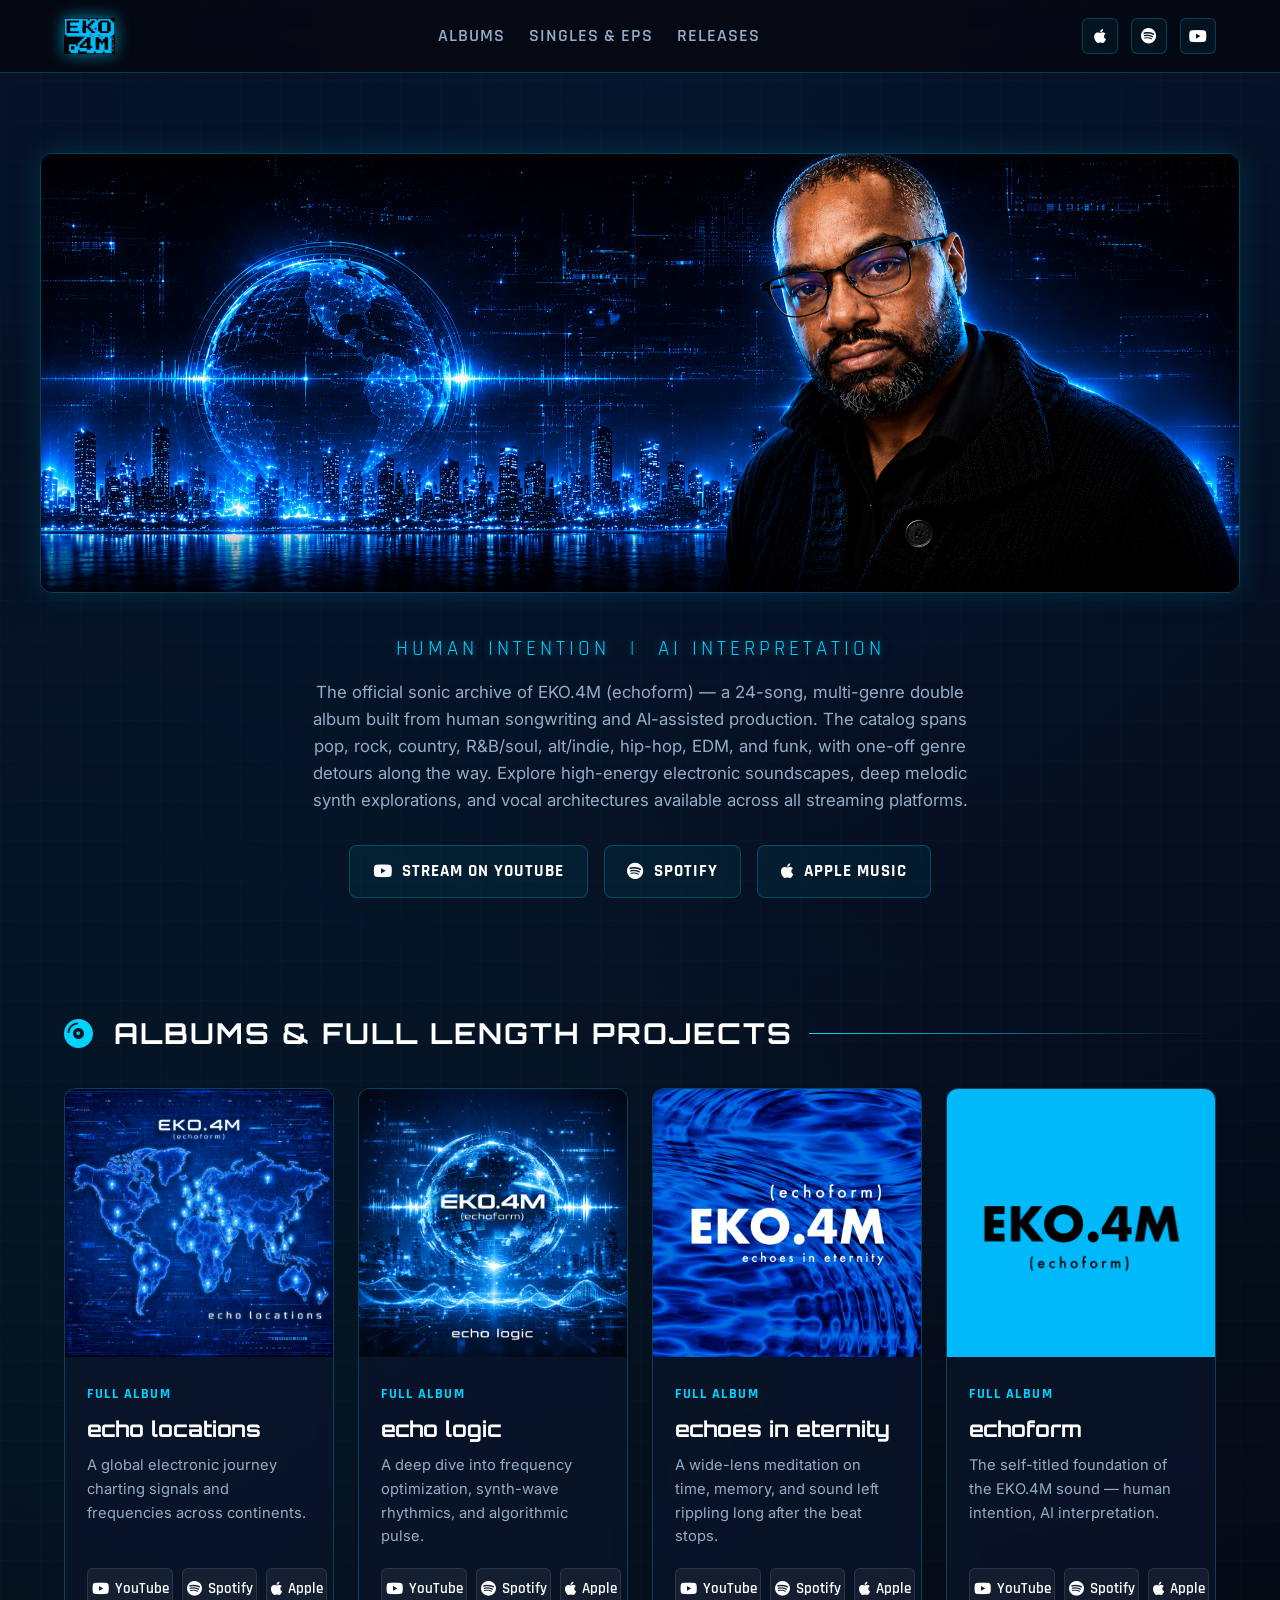
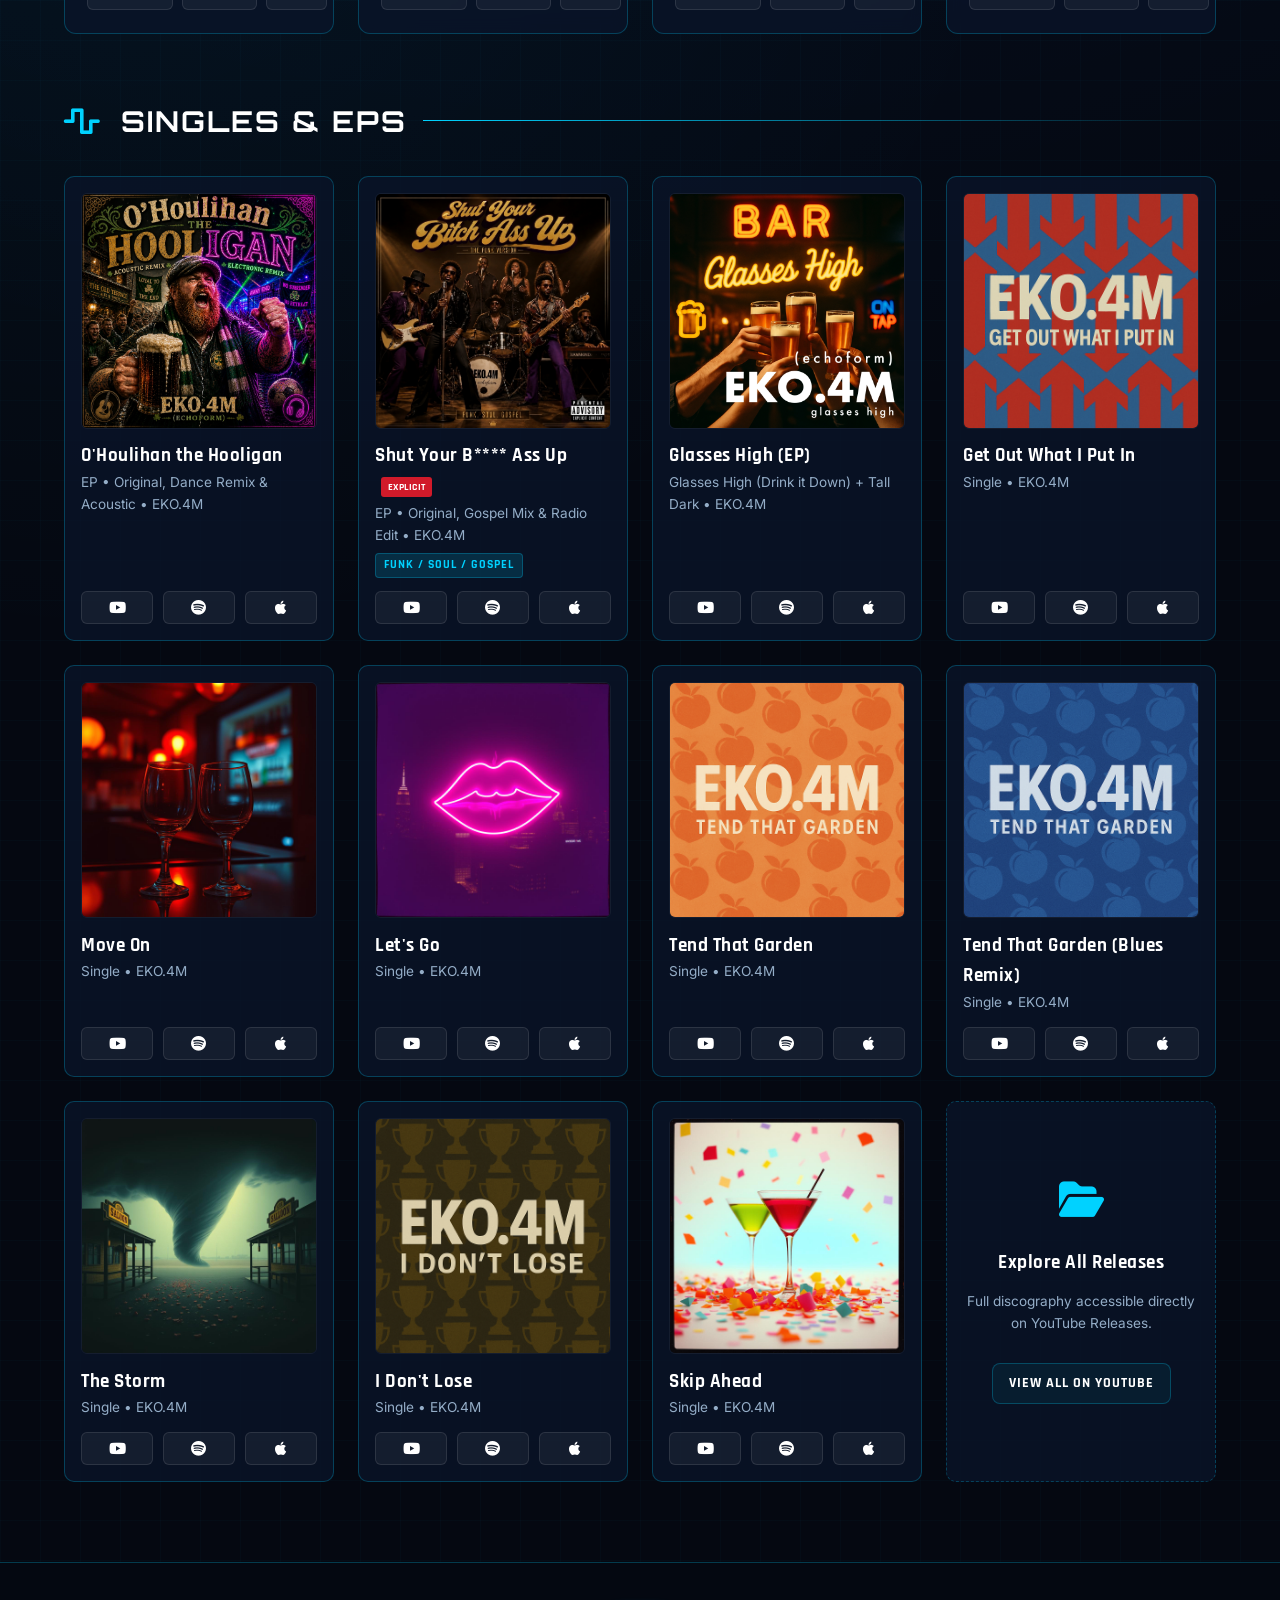
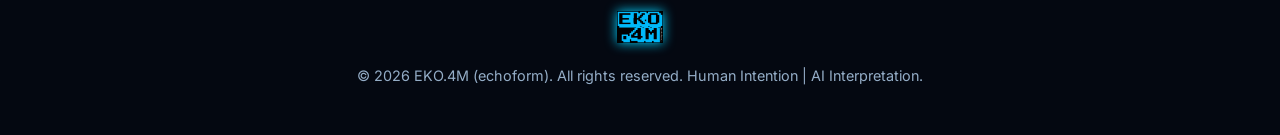
==== commit 877f4bb4: "Wire O'Houlihan the Hooligan and SYBAU homepage cards to new EP pages" ====
--- a/index.html
+++ b/index.html
@@ -157,32 +157,32 @@
       </div>
 
       <div class="singles-grid">
-        <!-- Single Card: O'Houlihan the Hooligan -->
-        <div class="single-card">
+        <!-- Single Card: O'Houlihan the Hooligan (EP) -->
+        <div class="single-card" onclick="ekoPlay(&quot;https://www.youtube.com/embed/videoseries?list=OLAK5uy_ndfeMbEaeQYyAQh1S2Y7ov4dH_ZVTF_do&autoplay=1&quot;, &quot;O'Houlihan the Hooligan&quot;)">
           <img src="EKO4M_OtH_Mix.jpg" alt="O'Houlihan the Hooligan Artwork" class="single-thumb" />
           <div>
-            <h4 class="single-title">O'Houlihan the Hooligan</h4>
-            <p class="single-meta">Acoustic + Electronic Remixes &bull; EKO.4M</p>
-          </div>
-          <div class="track-links">
-            <a href="https://www.youtube.com/@EKO4M/releases" target="_blank" class="track-link"><i class="fa-brands fa-youtube"></i></a>
-            <a href="https://open.spotify.com/artist/6dbpSdzyHrZXGraGaOJzjj" target="_blank" class="track-link"><i class="fa-brands fa-spotify"></i></a>
-            <a href="https://music.apple.com/us/artist/eko-4m/1826014624" target="_blank" class="track-link"><i class="fa-brands fa-apple"></i></a>
-          </div>
-        </div>
-
-        <!-- Single Card: Shut Your B**** Ass Up -->
-        <div class="single-card">
+            <h4 class="single-title"><a href="albums/ohoulihan-the-hooligan.html" onclick="event.stopPropagation()">O'Houlihan the Hooligan</a></h4>
+            <p class="single-meta">EP &bull; Original, Dance Remix &amp; Acoustic &bull; EKO.4M</p>
+          </div>
+          <div class="track-links">
+            <a href="https://www.youtube.com/watch?v=D4RjKhjoCPM&list=OLAK5uy_ndfeMbEaeQYyAQh1S2Y7ov4dH_ZVTF_do&index=1" target="_blank" class="track-link" onclick="event.stopPropagation(); event.preventDefault(); ekoPlay(&quot;https://www.youtube.com/embed/videoseries?list=OLAK5uy_ndfeMbEaeQYyAQh1S2Y7ov4dH_ZVTF_do&autoplay=1&quot;, &quot;O'Houlihan the Hooligan&quot;)"><i class="fa-brands fa-youtube"></i></a>
+            <a href="https://open.spotify.com/album/44mIX58iaLOaxLJYPauYUN?si=iaCGwySURs6AIfJg7ZD_gA" target="_blank" class="track-link" onclick="event.stopPropagation()"><i class="fa-brands fa-spotify"></i></a>
+            <a href="https://music.apple.com/us/album/ohoulihan-the-hooligan-ep-single/6777476251" target="_blank" class="track-link" onclick="event.stopPropagation()"><i class="fa-brands fa-apple"></i></a>
+          </div>
+        </div>
+
+        <!-- Single Card: Shut Your B**** Ass Up (EP) -->
+        <div class="single-card" onclick="ekoPlay(&quot;https://www.youtube.com/embed/videoseries?list=OLAK5uy_lQ2zC5oRyhvRWUSw8SP6U09IMhKyx1hUM&autoplay=1&quot;, &quot;Shut Your Bitch Ass Up&quot;)">
           <img src="EKO4M_SYBAU.jpg" alt="Shut Your B**** Ass Up Artwork" class="single-thumb" />
           <div>
-            <h4 class="single-title">Shut Your B**** Ass Up <span class="advisory-badge">EXPLICIT</span></h4>
-            <p class="single-meta">The Funk Version &bull; EKO.4M</p>
+            <h4 class="single-title"><a href="albums/sybau.html" onclick="event.stopPropagation()">Shut Your B**** Ass Up</a> <span class="advisory-badge">EXPLICIT</span></h4>
+            <p class="single-meta">EP &bull; Original, Gospel Mix &amp; Radio Edit &bull; EKO.4M</p>
             <span class="single-genre">Funk / Soul / Gospel</span>
           </div>
           <div class="track-links">
-            <a href="https://www.youtube.com/@EKO4M/releases" target="_blank" class="track-link"><i class="fa-brands fa-youtube"></i></a>
-            <a href="https://open.spotify.com/artist/6dbpSdzyHrZXGraGaOJzjj" target="_blank" class="track-link"><i class="fa-brands fa-spotify"></i></a>
-            <a href="https://music.apple.com/us/artist/eko-4m/1826014624" target="_blank" class="track-link"><i class="fa-brands fa-apple"></i></a>
+            <a href="https://www.youtube.com/watch?v=K43Js6tzzQc&list=OLAK5uy_lQ2zC5oRyhvRWUSw8SP6U09IMhKyx1hUM&index=1" target="_blank" class="track-link" onclick="event.stopPropagation(); event.preventDefault(); ekoPlay(&quot;https://www.youtube.com/embed/videoseries?list=OLAK5uy_lQ2zC5oRyhvRWUSw8SP6U09IMhKyx1hUM&autoplay=1&quot;, &quot;Shut Your Bitch Ass Up&quot;)"><i class="fa-brands fa-youtube"></i></a>
+            <a href="https://open.spotify.com/album/5R2TICTvaJky9llAFcBWfO?si=K6AyNOQ_QH2cAZ1XeIeTXw" target="_blank" class="track-link" onclick="event.stopPropagation()"><i class="fa-brands fa-spotify"></i></a>
+            <a href="https://music.apple.com/us/album/shut-your-bitch-ass-up-single/6777478206" target="_blank" class="track-link" onclick="event.stopPropagation()"><i class="fa-brands fa-apple"></i></a>
           </div>
         </div>
 
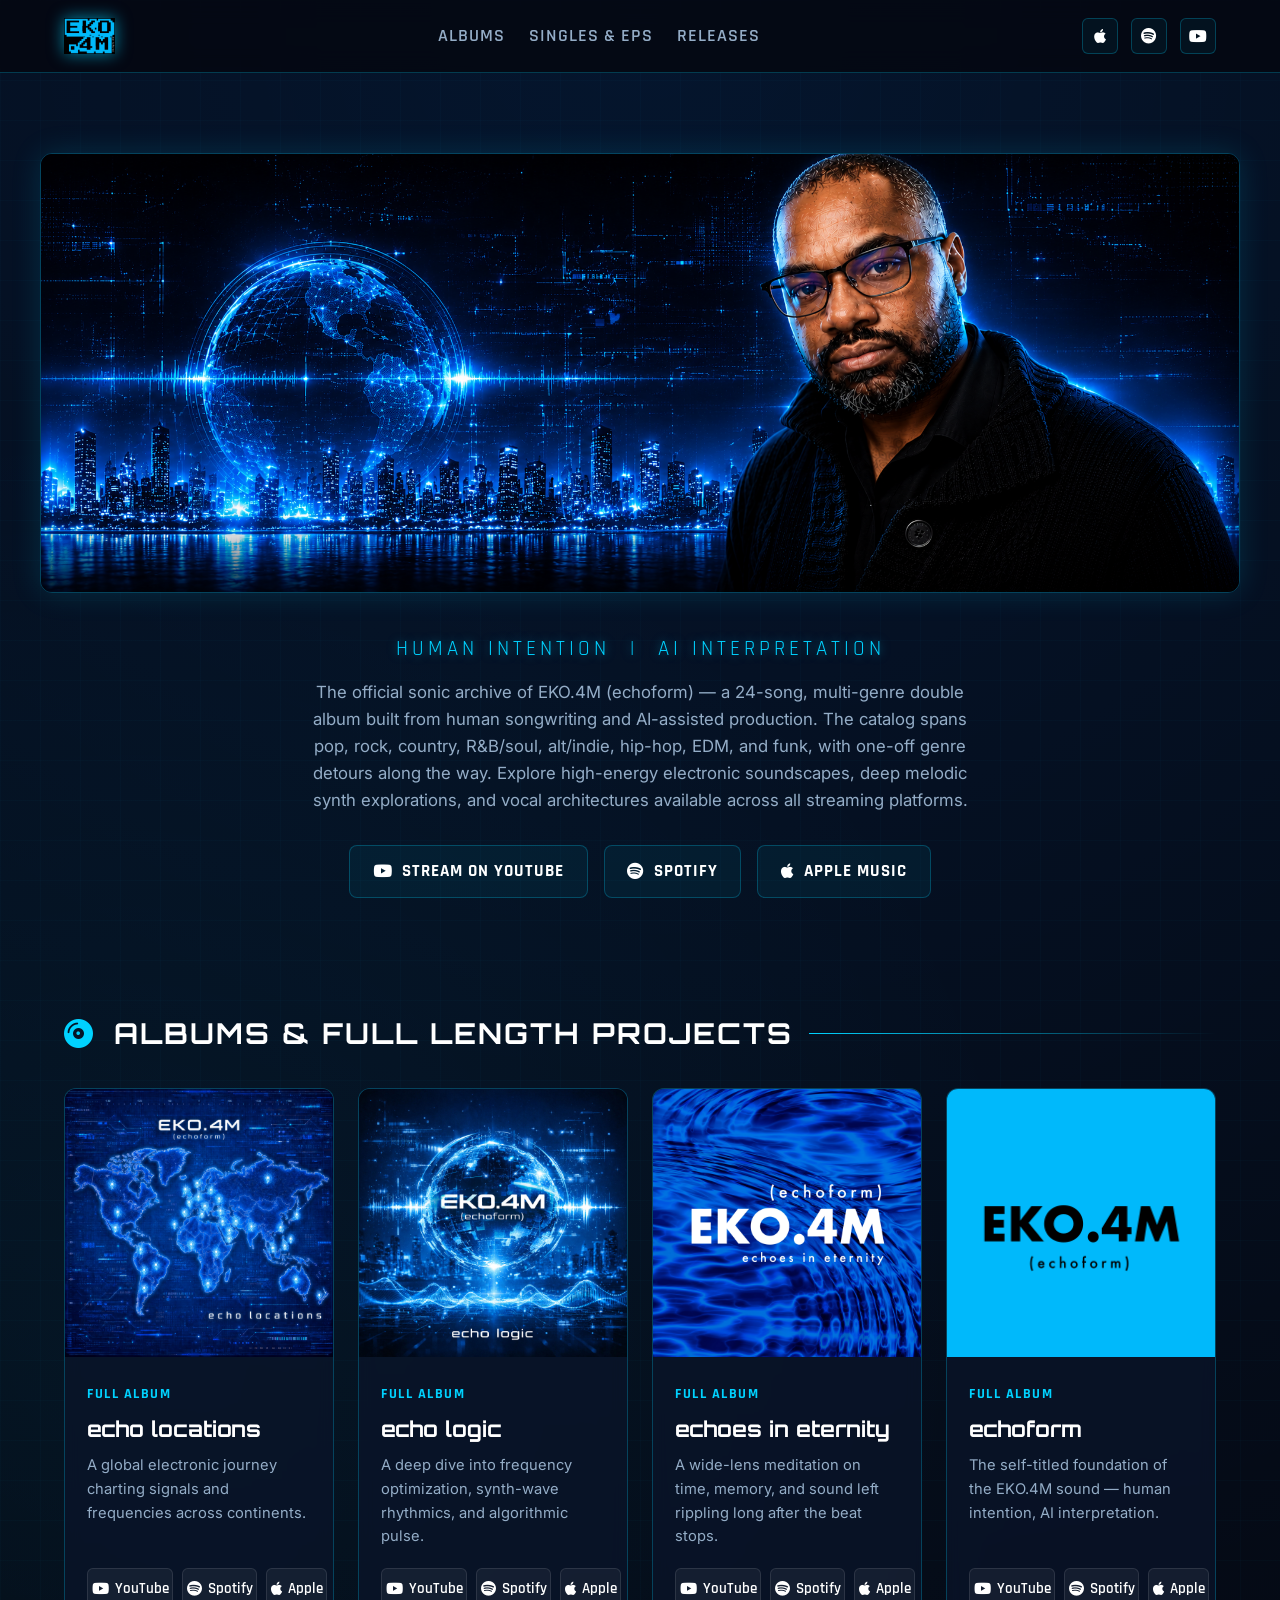
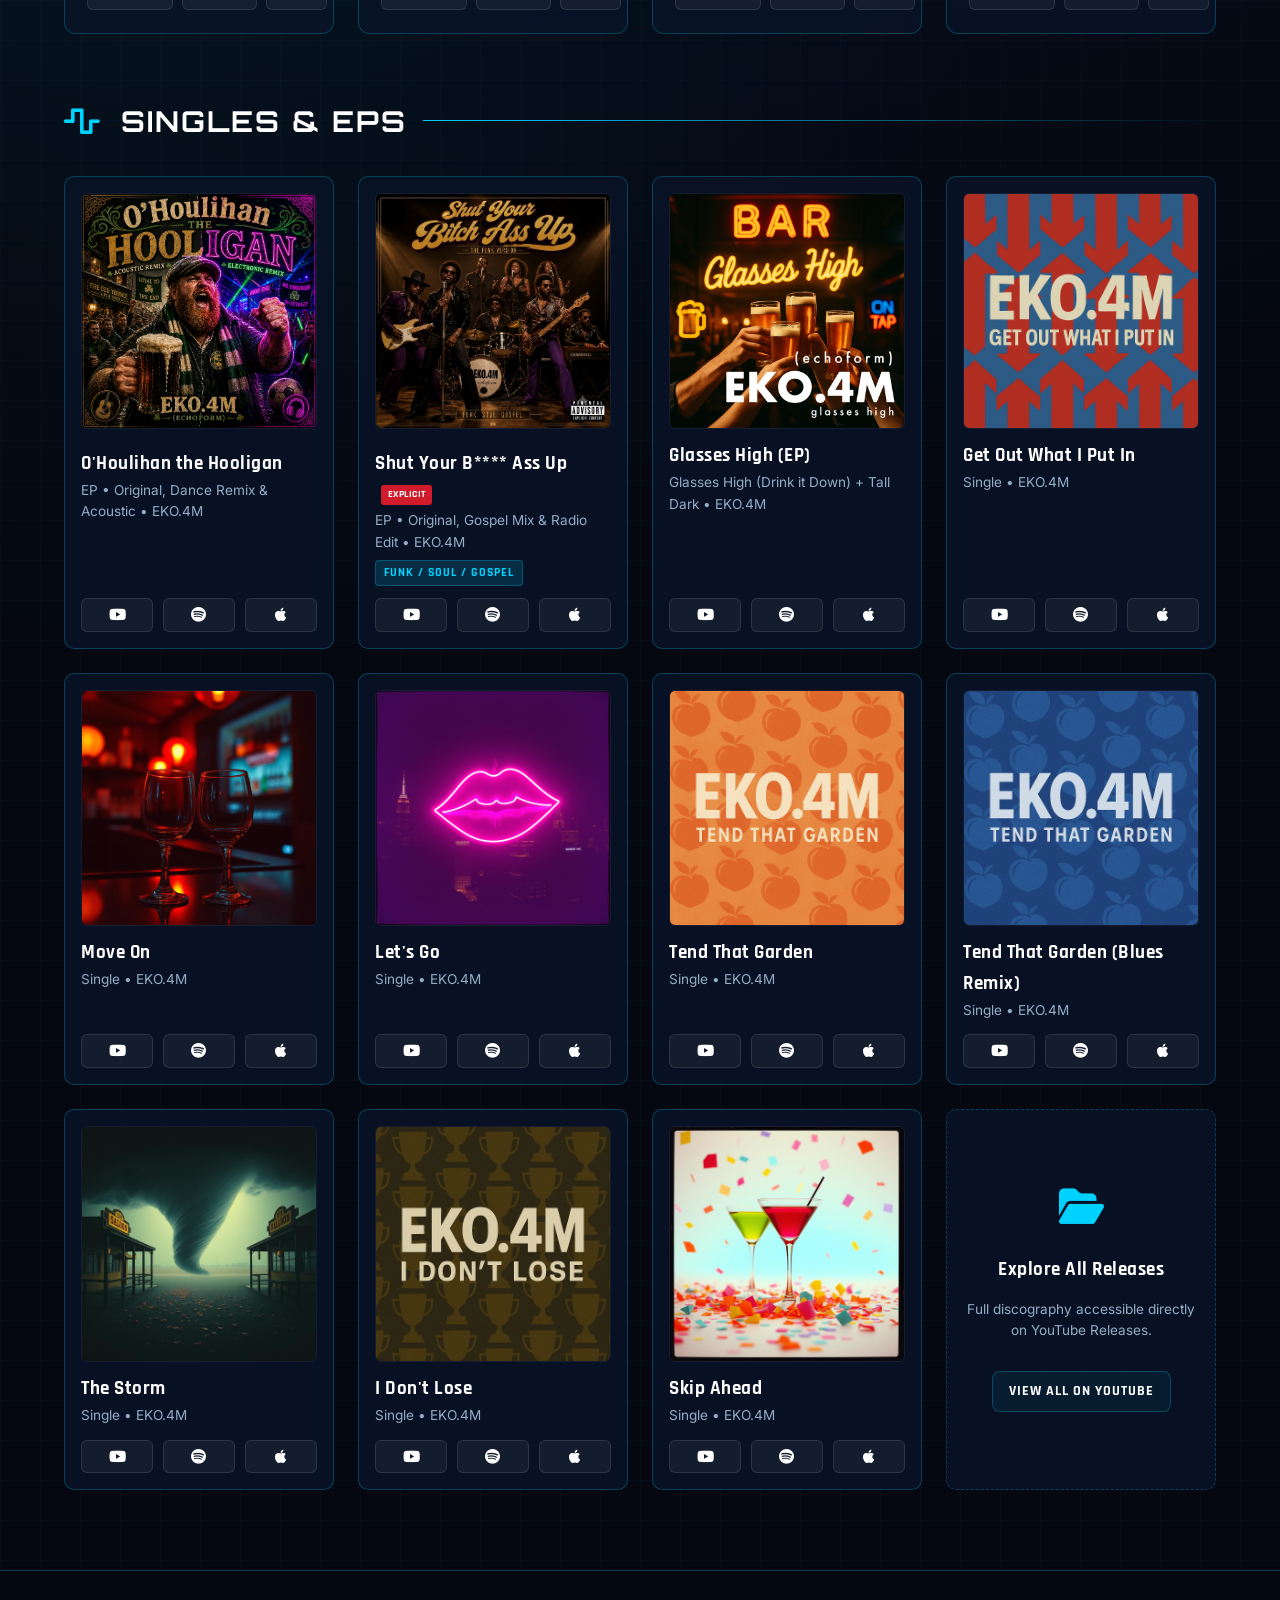
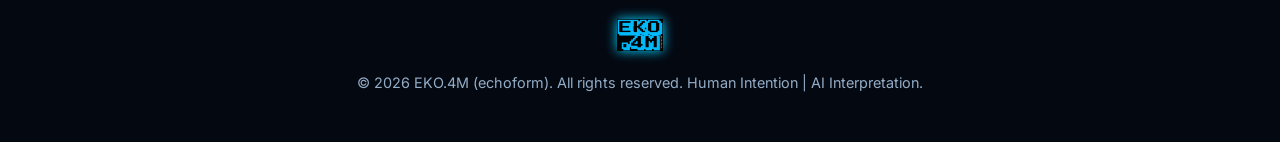
==== commit 6eb320a8: "Fix: EP cards should navigate to their landing pages, not autoplay on click" ====
--- a/index.html
+++ b/index.html
@@ -158,31 +158,35 @@
 
       <div class="singles-grid">
         <!-- Single Card: O'Houlihan the Hooligan (EP) -->
-        <div class="single-card" onclick="ekoPlay(&quot;https://www.youtube.com/embed/videoseries?list=OLAK5uy_ndfeMbEaeQYyAQh1S2Y7ov4dH_ZVTF_do&autoplay=1&quot;, &quot;O'Houlihan the Hooligan&quot;)">
-          <img src="EKO4M_OtH_Mix.jpg" alt="O'Houlihan the Hooligan Artwork" class="single-thumb" />
-          <div>
-            <h4 class="single-title"><a href="albums/ohoulihan-the-hooligan.html" onclick="event.stopPropagation()">O'Houlihan the Hooligan</a></h4>
+        <div class="single-card">
+          <a href="albums/ohoulihan-the-hooligan.html">
+            <img src="EKO4M_OtH_Mix.jpg" alt="O'Houlihan the Hooligan Artwork" class="single-thumb" />
+          </a>
+          <div>
+            <h4 class="single-title"><a href="albums/ohoulihan-the-hooligan.html">O'Houlihan the Hooligan</a></h4>
             <p class="single-meta">EP &bull; Original, Dance Remix &amp; Acoustic &bull; EKO.4M</p>
           </div>
           <div class="track-links">
-            <a href="https://www.youtube.com/watch?v=D4RjKhjoCPM&list=OLAK5uy_ndfeMbEaeQYyAQh1S2Y7ov4dH_ZVTF_do&index=1" target="_blank" class="track-link" onclick="event.stopPropagation(); event.preventDefault(); ekoPlay(&quot;https://www.youtube.com/embed/videoseries?list=OLAK5uy_ndfeMbEaeQYyAQh1S2Y7ov4dH_ZVTF_do&autoplay=1&quot;, &quot;O'Houlihan the Hooligan&quot;)"><i class="fa-brands fa-youtube"></i></a>
-            <a href="https://open.spotify.com/album/44mIX58iaLOaxLJYPauYUN?si=iaCGwySURs6AIfJg7ZD_gA" target="_blank" class="track-link" onclick="event.stopPropagation()"><i class="fa-brands fa-spotify"></i></a>
-            <a href="https://music.apple.com/us/album/ohoulihan-the-hooligan-ep-single/6777476251" target="_blank" class="track-link" onclick="event.stopPropagation()"><i class="fa-brands fa-apple"></i></a>
+            <a href="https://www.youtube.com/watch?v=D4RjKhjoCPM&list=OLAK5uy_ndfeMbEaeQYyAQh1S2Y7ov4dH_ZVTF_do&index=1" target="_blank" class="track-link" onclick="event.preventDefault(); ekoPlay(&quot;https://www.youtube.com/embed/videoseries?list=OLAK5uy_ndfeMbEaeQYyAQh1S2Y7ov4dH_ZVTF_do&autoplay=1&quot;, &quot;O'Houlihan the Hooligan&quot;)"><i class="fa-brands fa-youtube"></i></a>
+            <a href="https://open.spotify.com/album/44mIX58iaLOaxLJYPauYUN?si=iaCGwySURs6AIfJg7ZD_gA" target="_blank" class="track-link"><i class="fa-brands fa-spotify"></i></a>
+            <a href="https://music.apple.com/us/album/ohoulihan-the-hooligan-ep-single/6777476251" target="_blank" class="track-link"><i class="fa-brands fa-apple"></i></a>
           </div>
         </div>
 
         <!-- Single Card: Shut Your B**** Ass Up (EP) -->
-        <div class="single-card" onclick="ekoPlay(&quot;https://www.youtube.com/embed/videoseries?list=OLAK5uy_lQ2zC5oRyhvRWUSw8SP6U09IMhKyx1hUM&autoplay=1&quot;, &quot;Shut Your Bitch Ass Up&quot;)">
-          <img src="EKO4M_SYBAU.jpg" alt="Shut Your B**** Ass Up Artwork" class="single-thumb" />
-          <div>
-            <h4 class="single-title"><a href="albums/sybau.html" onclick="event.stopPropagation()">Shut Your B**** Ass Up</a> <span class="advisory-badge">EXPLICIT</span></h4>
+        <div class="single-card">
+          <a href="albums/sybau.html">
+            <img src="EKO4M_SYBAU.jpg" alt="Shut Your B**** Ass Up Artwork" class="single-thumb" />
+          </a>
+          <div>
+            <h4 class="single-title"><a href="albums/sybau.html">Shut Your B**** Ass Up</a> <span class="advisory-badge">EXPLICIT</span></h4>
             <p class="single-meta">EP &bull; Original, Gospel Mix &amp; Radio Edit &bull; EKO.4M</p>
             <span class="single-genre">Funk / Soul / Gospel</span>
           </div>
           <div class="track-links">
-            <a href="https://www.youtube.com/watch?v=K43Js6tzzQc&list=OLAK5uy_lQ2zC5oRyhvRWUSw8SP6U09IMhKyx1hUM&index=1" target="_blank" class="track-link" onclick="event.stopPropagation(); event.preventDefault(); ekoPlay(&quot;https://www.youtube.com/embed/videoseries?list=OLAK5uy_lQ2zC5oRyhvRWUSw8SP6U09IMhKyx1hUM&autoplay=1&quot;, &quot;Shut Your Bitch Ass Up&quot;)"><i class="fa-brands fa-youtube"></i></a>
-            <a href="https://open.spotify.com/album/5R2TICTvaJky9llAFcBWfO?si=K6AyNOQ_QH2cAZ1XeIeTXw" target="_blank" class="track-link" onclick="event.stopPropagation()"><i class="fa-brands fa-spotify"></i></a>
-            <a href="https://music.apple.com/us/album/shut-your-bitch-ass-up-single/6777478206" target="_blank" class="track-link" onclick="event.stopPropagation()"><i class="fa-brands fa-apple"></i></a>
+            <a href="https://www.youtube.com/watch?v=K43Js6tzzQc&list=OLAK5uy_lQ2zC5oRyhvRWUSw8SP6U09IMhKyx1hUM&index=1" target="_blank" class="track-link" onclick="event.preventDefault(); ekoPlay(&quot;https://www.youtube.com/embed/videoseries?list=OLAK5uy_lQ2zC5oRyhvRWUSw8SP6U09IMhKyx1hUM&autoplay=1&quot;, &quot;Shut Your Bitch Ass Up&quot;)"><i class="fa-brands fa-youtube"></i></a>
+            <a href="https://open.spotify.com/album/5R2TICTvaJky9llAFcBWfO?si=K6AyNOQ_QH2cAZ1XeIeTXw" target="_blank" class="track-link"><i class="fa-brands fa-spotify"></i></a>
+            <a href="https://music.apple.com/us/album/shut-your-bitch-ass-up-single/6777478206" target="_blank" class="track-link"><i class="fa-brands fa-apple"></i></a>
           </div>
         </div>
 
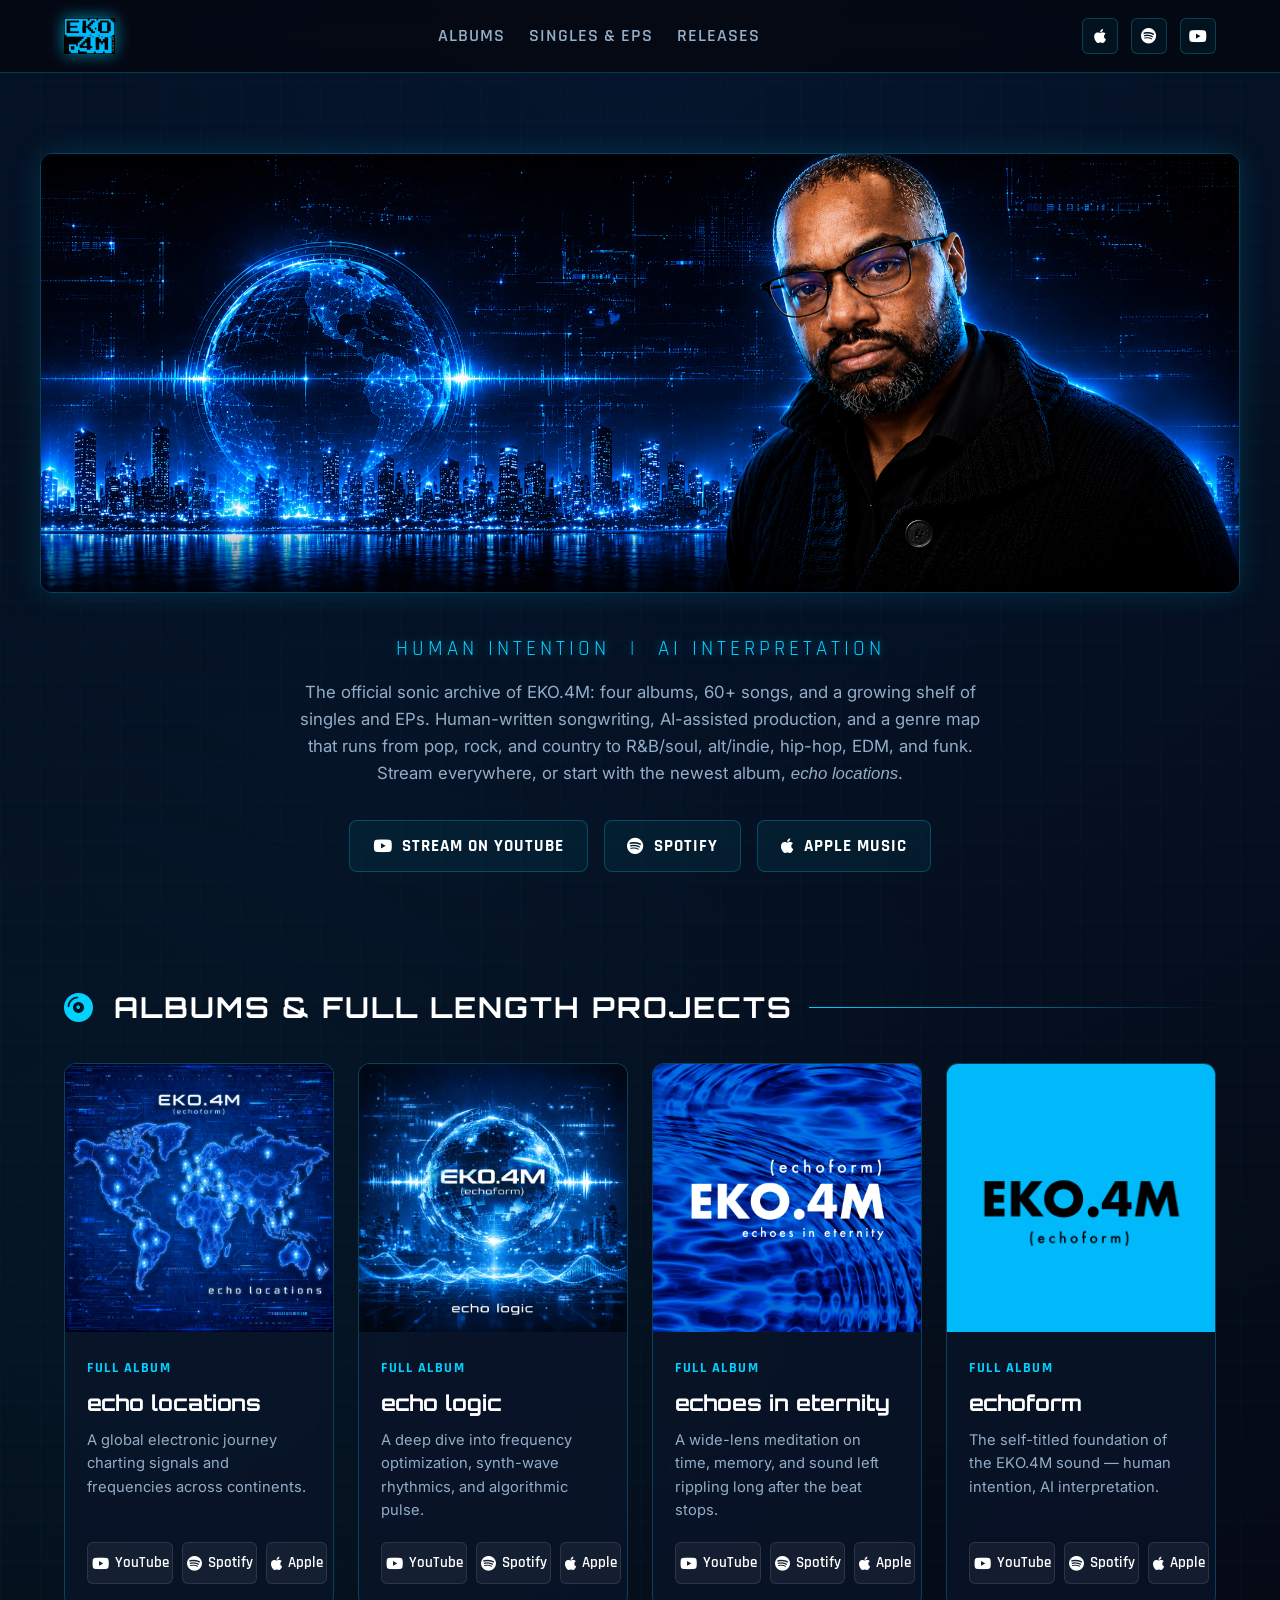
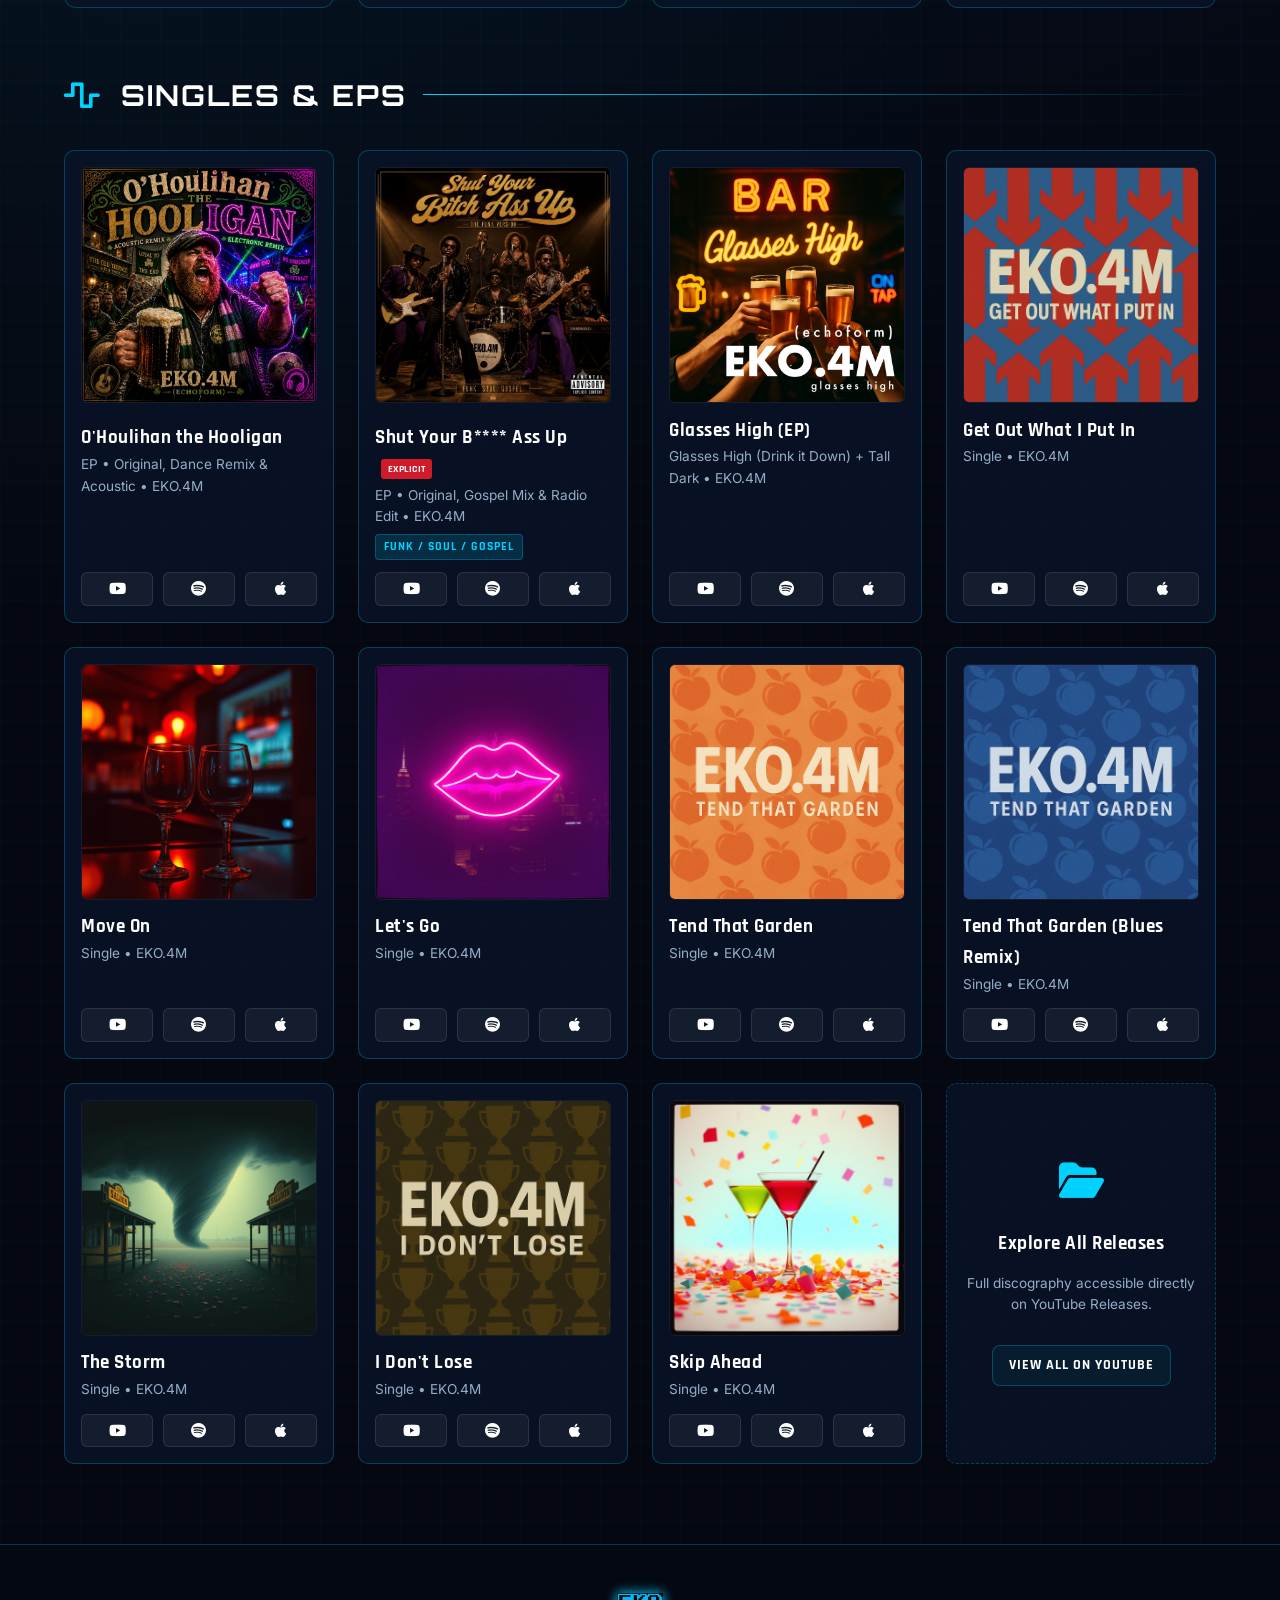
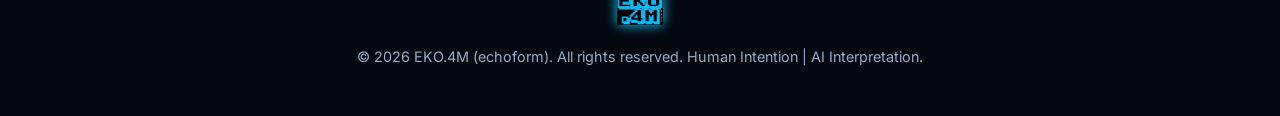
==== commit 7986e2d7: "Update hero description copy on homepage" ====
--- a/index.html
+++ b/index.html
@@ -17,6 +17,7 @@
   <link rel="stylesheet" href="https://cdnjs.cloudflare.com/ajax/libs/font-awesome/6.5.1/css/all.min.css" />
 
   <link rel="stylesheet" href="assets/style.css" />
+  <link rel="icon" type="image/png" href="EKO4M-favicon.png" />
 </head>
 <body>
 
@@ -44,7 +45,7 @@
     <img src="EKO_Rypng.png" alt="EKO.4M Banner" class="hero-banner" />
     <p class="artist-tagline">HUMAN INTENTION &nbsp;|&nbsp; AI INTERPRETATION</p>
     <p class="hero-description">
-      The official sonic archive of EKO.4M (echoform) — a 24-song, multi-genre double album built from human songwriting and AI-assisted production. The catalog spans pop, rock, country, R&amp;B/soul, alt/indie, hip-hop, EDM, and funk, with one-off genre detours along the way. Explore high-energy electronic soundscapes, deep melodic synth explorations, and vocal architectures available across all streaming platforms.
+      The official sonic archive of EKO.4M: four albums, 60+ songs, and a growing shelf of singles and EPs. Human-written songwriting, AI-assisted production, and a genre map that runs from pop, rock, and country to R&amp;B/soul, alt/indie, hip-hop, EDM, and funk. Stream everywhere, or start with the newest album, <em>echo locations</em>.
     </p>
 
     <!-- Global Platform Access Links -->
